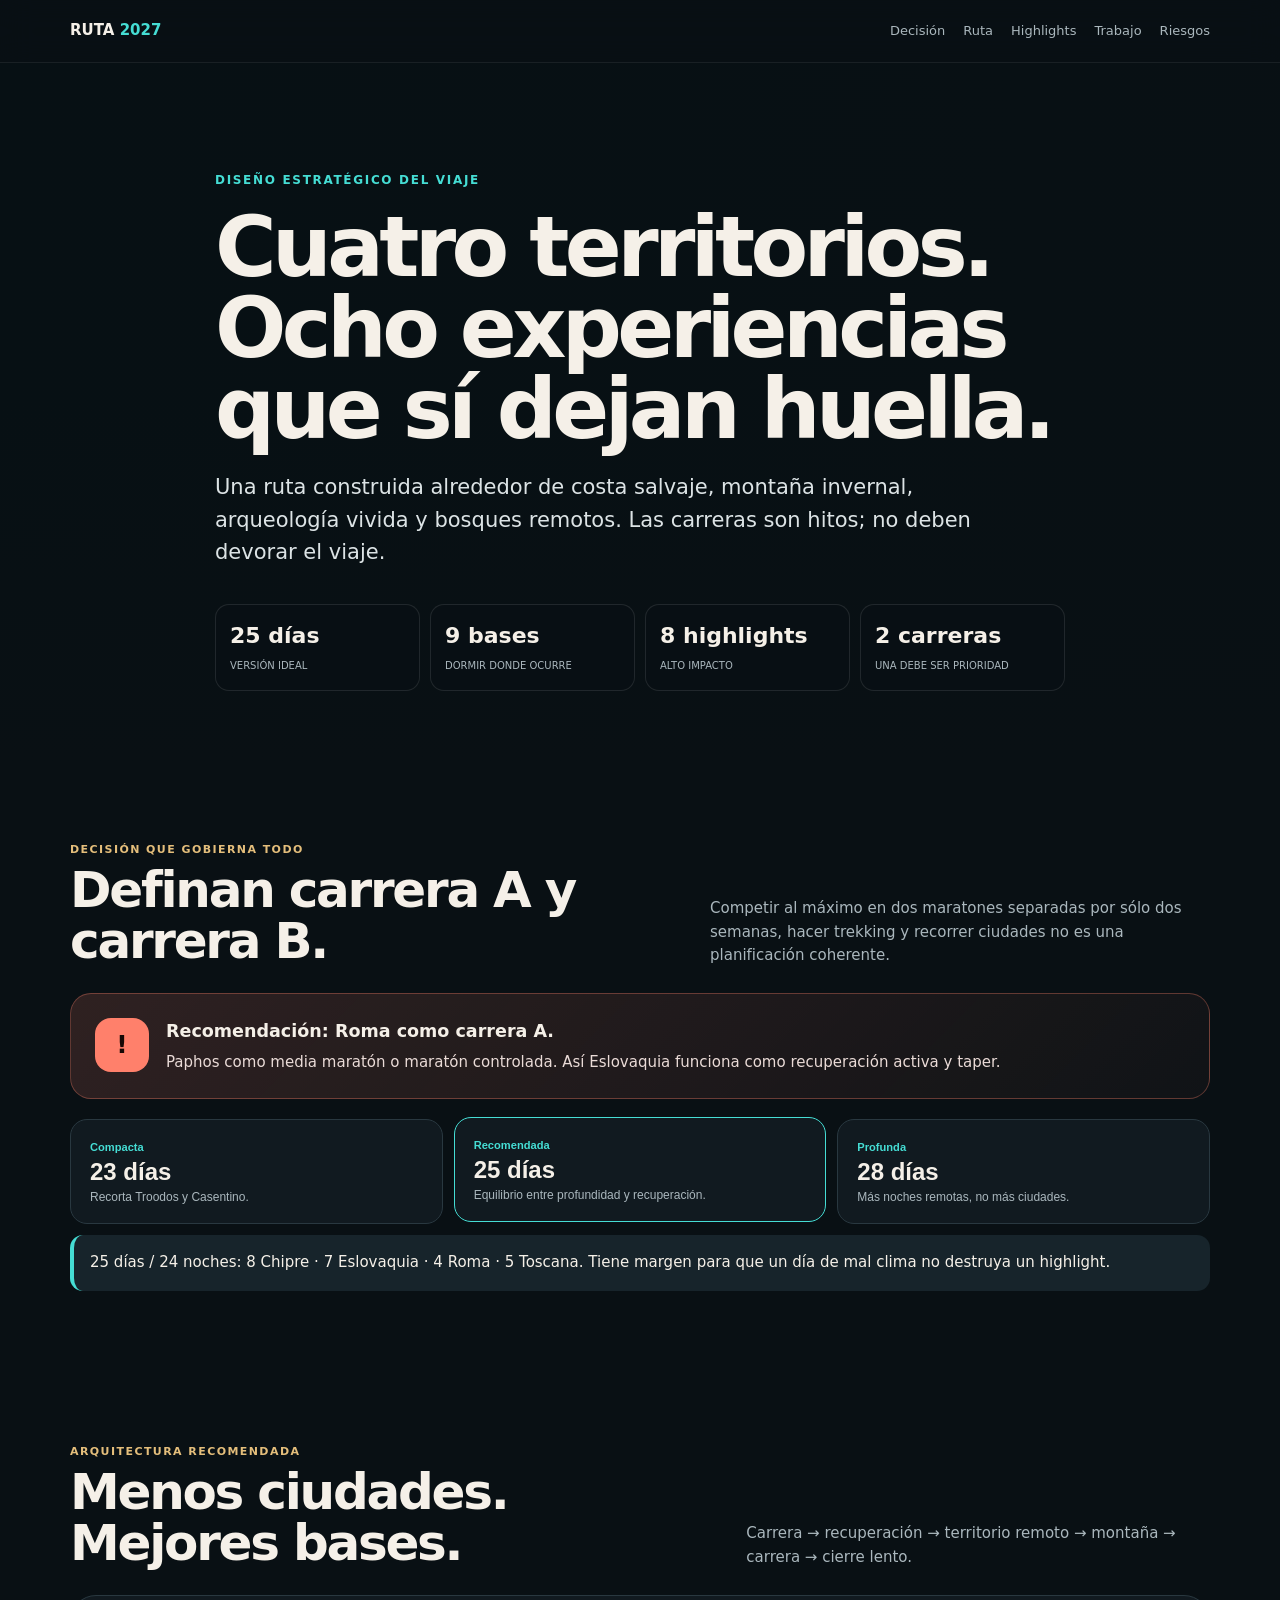
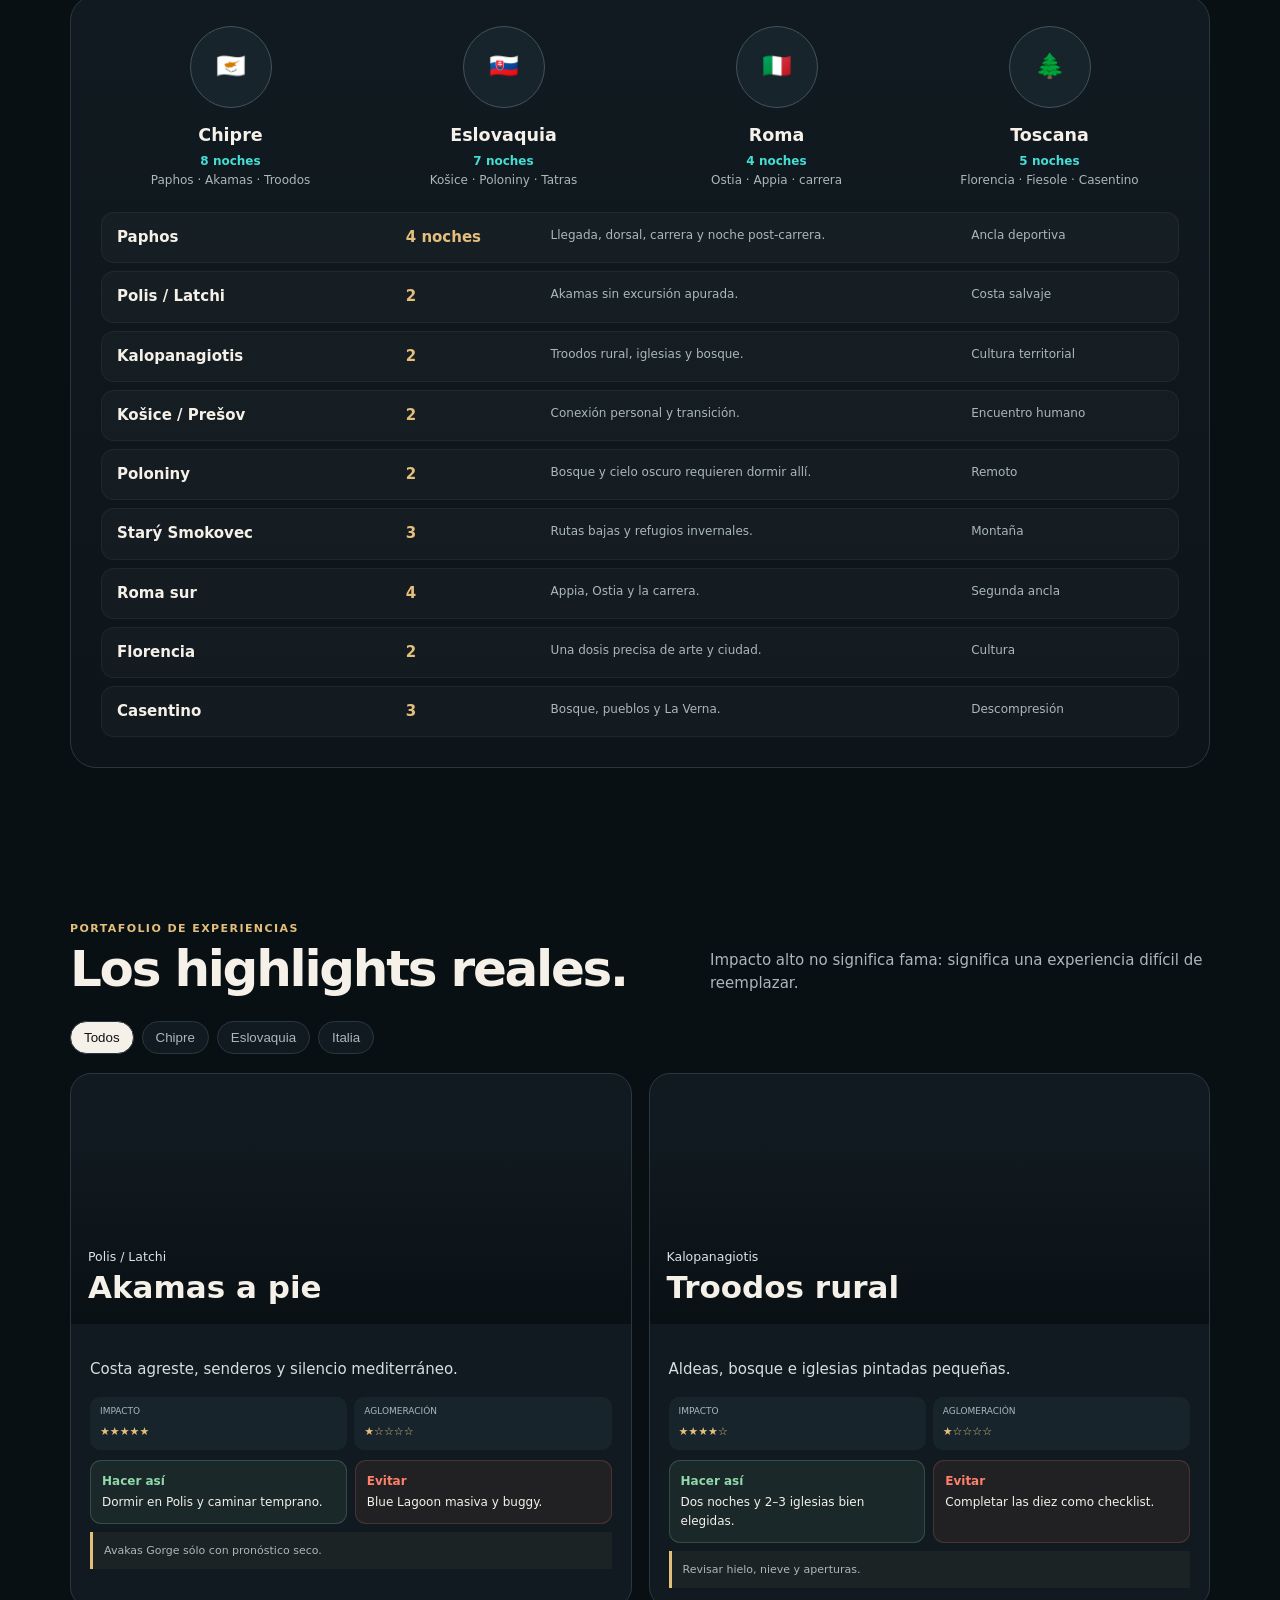
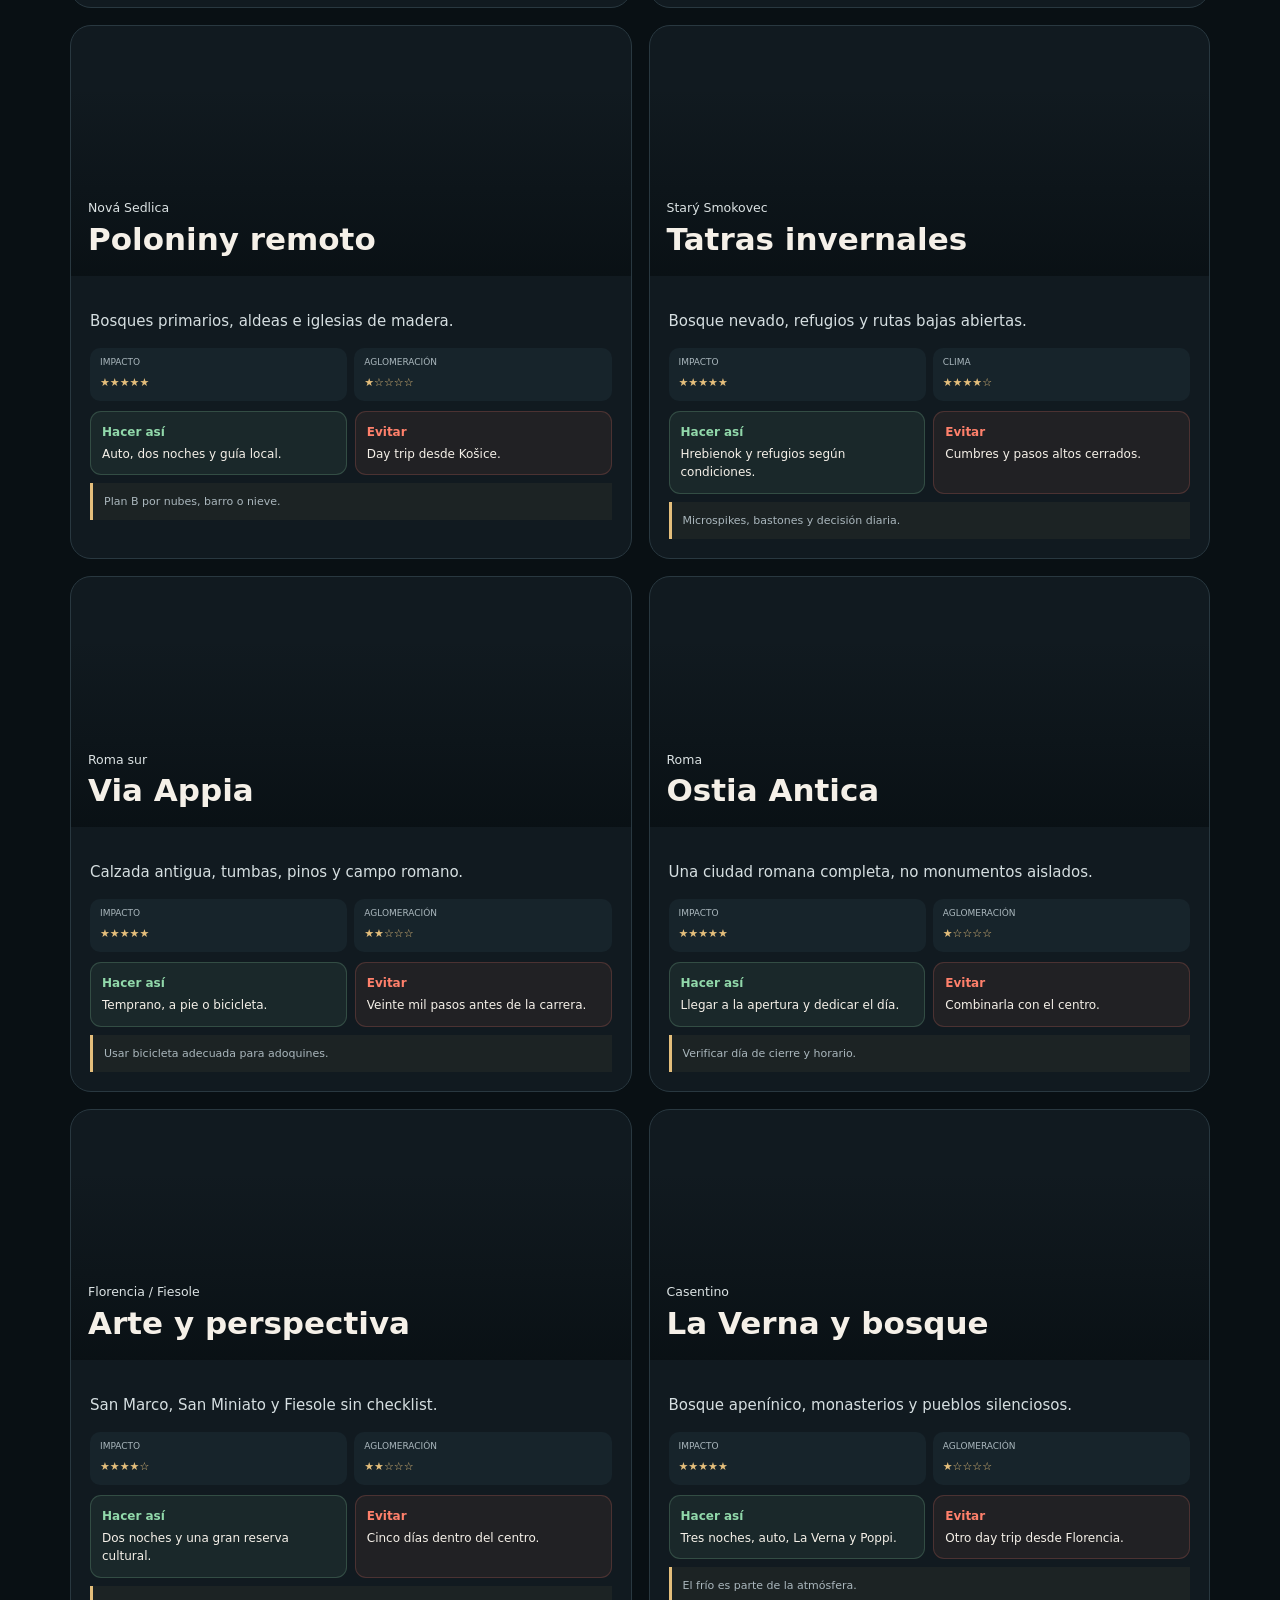
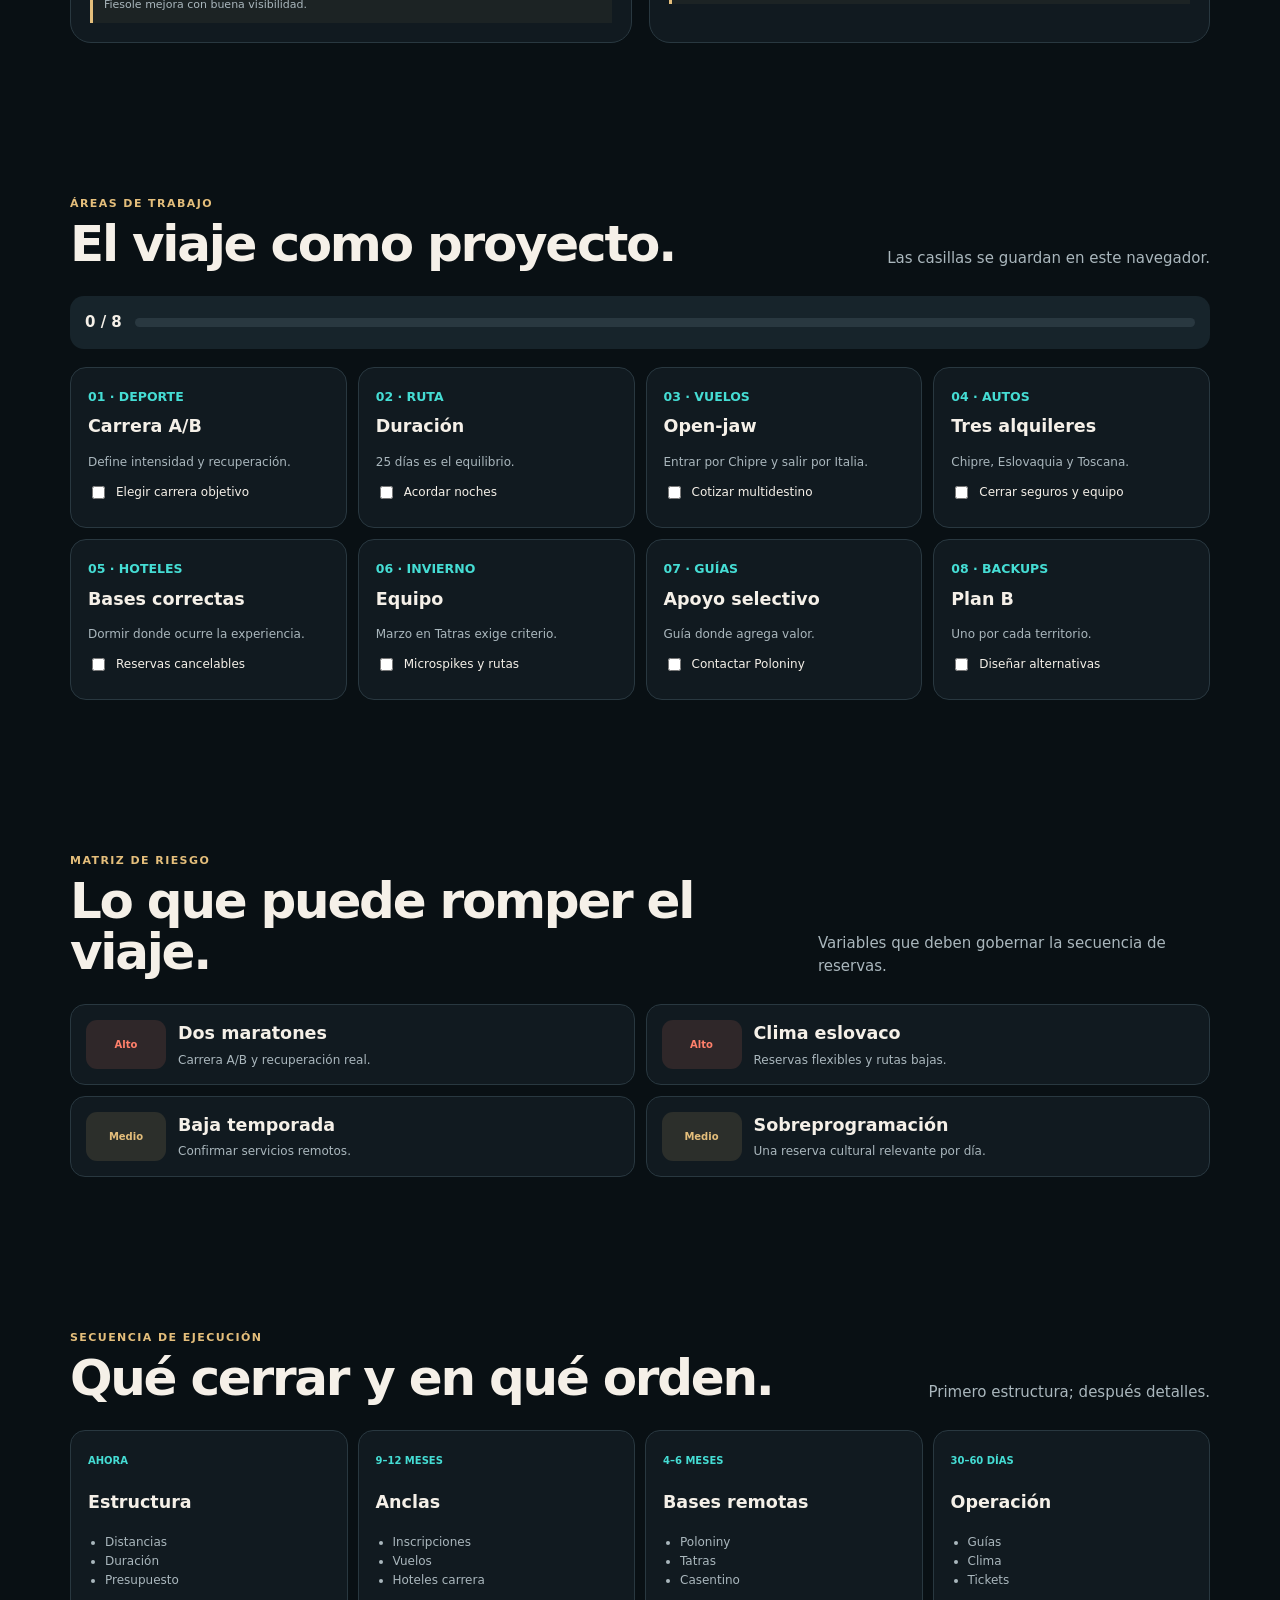
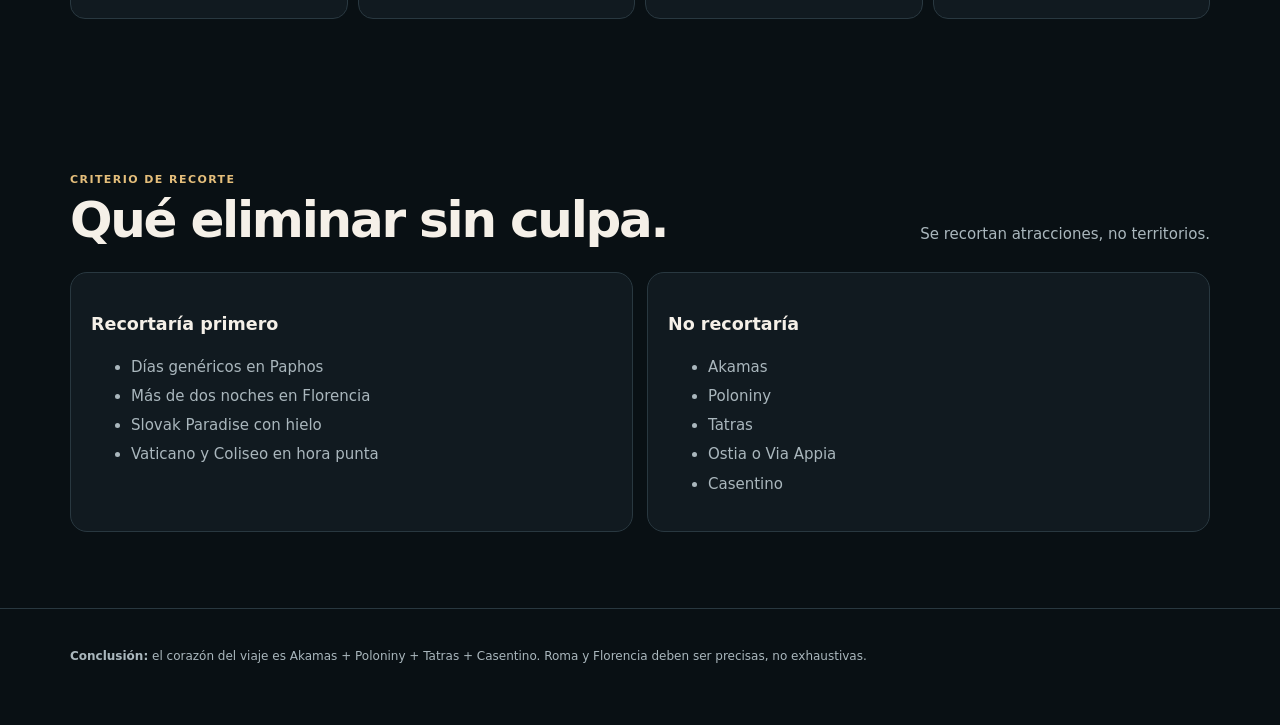
==== index.html @ e326e825 "Publica propuesta estratégica del viaje 2027" ====
<!doctype html><html lang="es"><head><meta charset="utf-8"><meta name="viewport" content="width=device-width,initial-scale=1"><meta name="theme-color" content="#091014"><title>Ruta 2027 · Chipre, Eslovaquia e Italia</title><style>:root{--bg:#091014;--p:#111a20;--p2:#17242b;--t:#f5f0e8;--m:#aab7bd;--c:#45ddd4;--s:#e4be7b;--r:#ff806b;--g:#91d8aa;--l:#293840}*{box-sizing:border-box}html{scroll-behavior:smooth}body{margin:0;background:var(--bg);color:var(--t);font:15px/1.55 Inter,system-ui,Arial}a{color:inherit}.w{width:min(1140px,calc(100% - 30px));margin:auto}nav{position:sticky;top:0;z-index:9;background:#091014e6;backdrop-filter:blur(16px);border-bottom:1px solid #ffffff12}.nav{height:62px;display:flex;align-items:center;justify-content:space-between}.brand{font-weight:900}.brand b{color:var(--c)}.nav a{text-decoration:none;color:var(--m);margin-left:18px;font-size:13px}.hero{min-height:78vh;display:grid;align-items:end;position:relative;overflow:hidden}.hero:before{content:"";position:absolute;inset:0;background:linear-gradient(90deg,#071014fa,#071014c9 48%,#07101455),url('https://commons.wikimedia.org/wiki/Special:FilePath/Akamas%20Peninsula%2C%20Cyprus%20-%20panoramio.jpg?width=1800') center/cover}.hero:after{content:"";position:absolute;inset:0;background:linear-gradient(180deg,transparent 48%,var(--bg))}.hi{position:relative;z-index:1;padding:100px 0 66px;max-width:850px}.k{color:var(--c);font-weight:900;text-transform:uppercase;letter-spacing:.14em;font-size:12px}h1{font-size:clamp(46px,7vw,84px);line-height:.96;letter-spacing:-.055em;margin:18px 0 22px}.hero p{font-size:clamp(17px,2vw,21px);color:#dce3e5;max-width:760px}.metrics{display:grid;grid-template-columns:repeat(4,1fr);gap:10px;margin-top:35px}.metric{padding:14px;background:#09101499;border:1px solid #ffffff1a;border-radius:14px}.metric b{display:block;font-size:22px}.metric span{font-size:10px;color:var(--m);text-transform:uppercase}section{padding:76px 0}.head{display:flex;align-items:end;justify-content:space-between;gap:24px;margin-bottom:26px}.e{color:var(--s);font-size:11px;font-weight:900;text-transform:uppercase;letter-spacing:.13em}h2{font-size:clamp(31px,4vw,50px);line-height:1.02;letter-spacing:-.045em;margin:7px 0 0}.head p{max-width:500px;color:var(--m);margin:0}.warning{display:grid;grid-template-columns:54px 1fr;gap:17px;padding:24px;background:linear-gradient(135deg,#ff806b28,#ff806b08);border:1px solid #ff806b55;border-radius:21px}.bang{width:54px;height:54px;border-radius:16px;background:var(--r);color:#160805;display:grid;place-items:center;font-size:25px;font-weight:900}.warning h3{margin:0 0 6px}.warning p{margin:0;color:#eadbd7}.sc{display:grid;grid-template-columns:repeat(3,1fr);gap:11px;margin-top:20px}.scenario{padding:19px;text-align:left;color:var(--t);background:var(--p);border:1px solid var(--l);border-radius:17px;cursor:pointer}.scenario.on{border-color:var(--c);transform:translateY(-2px)}.scenario small{color:var(--c);font-weight:900}.scenario h3{font-size:24px;margin:4px 0}.scenario p{margin:0;color:var(--m);font-size:12px}.note{margin-top:11px;padding:16px;background:var(--p2);border-left:4px solid var(--c);border-radius:13px}.route{padding:30px;border:1px solid var(--l);background:linear-gradient(180deg,#111a20,#0d151a);border-radius:26px}.routegrid{display:grid;grid-template-columns:repeat(4,1fr);gap:14px}.stop{text-align:center}.node{width:82px;height:82px;border-radius:50%;margin:auto;background:var(--p2);border:1px solid #40545d;display:grid;place-items:center;font-size:24px}.stop h3{margin:14px 0 3px}.stop p{margin:0;color:var(--m);font-size:12px}.stop b{color:var(--c)}.bases{display:grid;gap:8px;margin-top:23px}.base{display:grid;grid-template-columns:1.15fr .55fr 1.7fr .8fr;gap:13px;padding:13px 15px;background:#ffffff07;border:1px solid #ffffff0c;border-radius:13px}.base span{color:var(--m);font-size:12px}.base em{font-style:normal;color:var(--s);font-weight:900}.filters{display:flex;gap:8px;flex-wrap:wrap;margin-bottom:19px}.filter{border:1px solid var(--l);background:var(--p);color:var(--m);padding:8px 13px;border-radius:999px;cursor:pointer}.filter.on{background:var(--t);color:#111}.cards{display:grid;grid-template-columns:repeat(2,1fr);gap:17px}.card{background:var(--p);border:1px solid var(--l);border-radius:21px;overflow:hidden}.card.hide{display:none}.pic{height:250px;background-position:center;background-size:cover;position:relative;padding:17px;display:flex;align-items:end}.pic:after{content:"";position:absolute;inset:0;background:linear-gradient(180deg,transparent 25%,#091014ed)}.pt{position:relative;z-index:1}.pt small{color:#dce3e4}.pt h3{font-size:31px;line-height:1;margin:4px 0}.body{padding:19px}.body>p{color:#d6dfe1}.scores{display:grid;grid-template-columns:1fr 1fr;gap:7px}.score{padding:8px 10px;background:var(--p2);border-radius:10px}.score span{display:block;font-size:9px;color:var(--m);text-transform:uppercase}.score b{font-size:11px;color:var(--s)}.tw{display:grid;grid-template-columns:1fr 1fr;gap:8px;margin-top:10px}.box{padding:11px;border-radius:11px;font-size:12px}.box p{margin:3px 0 0}.do{background:#91d8aa13;border:1px solid #91d8aa35}.do b{color:var(--g)}.avoid{background:#ff806b12;border:1px solid #ff806b30}.avoid b{color:var(--r)}.cond{margin-top:8px;padding:10px 11px;background:#e4be7b0d;border-left:3px solid var(--s);color:var(--m);font-size:11px}.work{display:grid;grid-template-columns:repeat(4,1fr);gap:11px}.wc{padding:17px;background:var(--p);border:1px solid var(--l);border-radius:16px}.wc small{color:var(--c);font-weight:900}.wc h3{margin:5px 0}.wc p{color:var(--m);font-size:12px}.wc label{display:flex;gap:8px;margin:8px 0;font-size:12px}.wc input{accent-color:var(--c)}.progress{display:flex;gap:13px;align-items:center;padding:15px;background:var(--p2);border-radius:14px;margin-bottom:18px}.track{height:9px;flex:1;background:#293840;border-radius:99px;overflow:hidden}.track i{display:block;height:100%;width:0;background:linear-gradient(90deg,var(--c),var(--g))}.riskgrid{display:grid;grid-template-columns:repeat(2,1fr);gap:11px}.risk{display:grid;grid-template-columns:80px 1fr;gap:12px;padding:15px;background:var(--p);border:1px solid var(--l);border-radius:15px}.lev{border-radius:11px;display:grid;place-items:center;font-size:10px;font-weight:900}.high{background:#ff806b20;color:var(--r)}.med{background:#e4be7b20;color:var(--s)}.risk h3{margin:0 0 3px}.risk p{margin:0;color:var(--m);font-size:12px}.steps{display:grid;grid-template-columns:repeat(4,1fr);gap:10px}.step{padding:17px;background:var(--p);border:1px solid var(--l);border-radius:15px}.step b{color:var(--c);font-size:10px}.step ul{padding-left:17px;color:var(--m);font-size:12px}.cut{display:grid;grid-template-columns:1fr 1fr;gap:14px}.cut>div{padding:20px;background:var(--p);border:1px solid var(--l);border-radius:17px}.cut li{color:var(--m);margin:6px 0}footer{padding:38px 0 60px;border-top:1px solid var(--l);color:var(--m);font-size:12px}@media(max-width:900px){.metrics,.routegrid,.work,.steps{grid-template-columns:repeat(2,1fr)}.cards{grid-template-columns:1fr}.base{grid-template-columns:1fr 1fr}}@media(max-width:620px){.nav div:last-child{display:none}.metrics,.sc,.routegrid,.work,.riskgrid,.steps,.cut{grid-template-columns:1fr}.head{display:block}.head p{margin-top:12px}.warning{grid-template-columns:1fr}.tw{grid-template-columns:1fr}.base{grid-template-columns:1fr}h1{font-size:48px}}</style></head><body><nav><div class="w nav"><div class="brand">RUTA <b>2027</b></div><div><a href="#decision">Decisión</a><a href="#ruta">Ruta</a><a href="#highlights">Highlights</a><a href="#trabajo">Trabajo</a><a href="#riesgos">Riesgos</a></div></div></nav><header class="hero"><div class="w hi"><div class="k">Diseño estratégico del viaje</div><h1>Cuatro territorios.<br>Ocho experiencias que sí dejan huella.</h1><p>Una ruta construida alrededor de costa salvaje, montaña invernal, arqueología vivida y bosques remotos. Las carreras son hitos; no deben devorar el viaje.</p><div class="metrics"><div class="metric"><b>25 días</b><span>versión ideal</span></div><div class="metric"><b>9 bases</b><span>dormir donde ocurre</span></div><div class="metric"><b>8 highlights</b><span>alto impacto</span></div><div class="metric"><b>2 carreras</b><span>una debe ser prioridad</span></div></div></div></header><main><section id="decision"><div class="w"><div class="head"><div><div class="e">Decisión que gobierna todo</div><h2>Definan carrera A y carrera B.</h2></div><p>Competir al máximo en dos maratones separadas por sólo dos semanas, hacer trekking y recorrer ciudades no es una planificación coherente.</p></div><div class="warning"><div class="bang">!</div><div><h3>Recomendación: Roma como carrera A.</h3><p>Paphos como media maratón o maratón controlada. Así Eslovaquia funciona como recuperación activa y taper.</p></div></div><div class="sc"><button class="scenario" data-s="compact"><small>Compacta</small><h3>23 días</h3><p>Recorta Troodos y Casentino.</p></button><button class="scenario on" data-s="ideal"><small>Recomendada</small><h3>25 días</h3><p>Equilibrio entre profundidad y recuperación.</p></button><button class="scenario" data-s="deep"><small>Profunda</small><h3>28 días</h3><p>Más noches remotas, no más ciudades.</p></button></div><div class="note" id="note">25 días / 24 noches: 8 Chipre · 7 Eslovaquia · 4 Roma · 5 Toscana. Tiene margen para que un día de mal clima no destruya un highlight.</div></div></section><section id="ruta"><div class="w"><div class="head"><div><div class="e">Arquitectura recomendada</div><h2>Menos ciudades. Mejores bases.</h2></div><p>Carrera → recuperación → territorio remoto → montaña → carrera → cierre lento.</p></div><div class="route"><div class="routegrid"><div class="stop"><div class="node">🇨🇾</div><h3>Chipre</h3><p><b>8 noches</b><br>Paphos · Akamas · Troodos</p></div><div class="stop"><div class="node">🇸🇰</div><h3>Eslovaquia</h3><p><b>7 noches</b><br>Košice · Poloniny · Tatras</p></div><div class="stop"><div class="node">🇮🇹</div><h3>Roma</h3><p><b>4 noches</b><br>Ostia · Appia · carrera</p></div><div class="stop"><div class="node">🌲</div><h3>Toscana</h3><p><b>5 noches</b><br>Florencia · Fiesole · Casentino</p></div></div><div class="bases"><div class="base"><b>Paphos</b><em>4 noches</em><span>Llegada, dorsal, carrera y noche post-carrera.</span><span>Ancla deportiva</span></div><div class="base"><b>Polis / Latchi</b><em>2</em><span>Akamas sin excursión apurada.</span><span>Costa salvaje</span></div><div class="base"><b>Kalopanagiotis</b><em>2</em><span>Troodos rural, iglesias y bosque.</span><span>Cultura territorial</span></div><div class="base"><b>Košice / Prešov</b><em>2</em><span>Conexión personal y transición.</span><span>Encuentro humano</span></div><div class="base"><b>Poloniny</b><em>2</em><span>Bosque y cielo oscuro requieren dormir allí.</span><span>Remoto</span></div><div class="base"><b>Starý Smokovec</b><em>3</em><span>Rutas bajas y refugios invernales.</span><span>Montaña</span></div><div class="base"><b>Roma sur</b><em>4</em><span>Appia, Ostia y la carrera.</span><span>Segunda ancla</span></div><div class="base"><b>Florencia</b><em>2</em><span>Una dosis precisa de arte y ciudad.</span><span>Cultura</span></div><div class="base"><b>Casentino</b><em>3</em><span>Bosque, pueblos y La Verna.</span><span>Descompresión</span></div></div></div></div></section><section id="highlights"><div class="w"><div class="head"><div><div class="e">Portafolio de experiencias</div><h2>Los highlights reales.</h2></div><p>Impacto alto no significa fama: significa una experiencia difícil de reemplazar.</p></div><div class="filters"><button class="filter on" data-f="all">Todos</button><button class="filter" data-f="chipre">Chipre</button><button class="filter" data-f="eslovaquia">Eslovaquia</button><button class="filter" data-f="italia">Italia</button></div><div class="cards"><article class="card" data-country="chipre"><div class="pic" style="background-image:url('https://commons.wikimedia.org/wiki/Special:FilePath/Akamas%20Peninsula%2C%20Cyprus%20-%20panoramio.jpg?width=1200')"><div class="pt"><small>Polis / Latchi</small><h3>Akamas a pie</h3></div></div><div class="body"><p>Costa agreste, senderos y silencio mediterráneo.</p><div class="scores"><div class="score"><span>Impacto</span><b>★★★★★</b></div><div class="score"><span>Aglomeración</span><b>★☆☆☆☆</b></div></div><div class="tw"><div class="box do"><b>Hacer así</b><p>Dormir en Polis y caminar temprano.</p></div><div class="box avoid"><b>Evitar</b><p>Blue Lagoon masiva y buggy.</p></div></div><div class="cond">Avakas Gorge sólo con pronóstico seco.</div></div></article><article class="card" data-country="chipre"><div class="pic" style="background-image:url('https://commons.wikimedia.org/wiki/Special:FilePath/Troodos%20Mountains%20square%20Republic%20of%20Cyprus.jpg?width=1200')"><div class="pt"><small>Kalopanagiotis</small><h3>Troodos rural</h3></div></div><div class="body"><p>Aldeas, bosque e iglesias pintadas pequeñas.</p><div class="scores"><div class="score"><span>Impacto</span><b>★★★★☆</b></div><div class="score"><span>Aglomeración</span><b>★☆☆☆☆</b></div></div><div class="tw"><div class="box do"><b>Hacer así</b><p>Dos noches y 2–3 iglesias bien elegidas.</p></div><div class="box avoid"><b>Evitar</b><p>Completar las diez como checklist.</p></div></div><div class="cond">Revisar hielo, nieve y aperturas.</div></div></article><article class="card" data-country="eslovaquia"><div class="pic" style="background-image:url('https://commons.wikimedia.org/wiki/Special:FilePath/Nov%C3%A1%20Sedlica%20z%20Jarab%C3%A9%20skaly%2C%20N%C3%A1rodn%C3%BD%20park%20Poloniny.jpg?width=1200')"><div class="pt"><small>Nová Sedlica</small><h3>Poloniny remoto</h3></div></div><div class="body"><p>Bosques primarios, aldeas e iglesias de madera.</p><div class="scores"><div class="score"><span>Impacto</span><b>★★★★★</b></div><div class="score"><span>Aglomeración</span><b>★☆☆☆☆</b></div></div><div class="tw"><div class="box do"><b>Hacer así</b><p>Auto, dos noches y guía local.</p></div><div class="box avoid"><b>Evitar</b><p>Day trip desde Košice.</p></div></div><div class="cond">Plan B por nubes, barro o nieve.</div></div></article><article class="card" data-country="eslovaquia"><div class="pic" style="background-image:url('https://commons.wikimedia.org/wiki/Special:FilePath/Vysok%C3%A9%20Tatry%2C%20chata%20pri%20Zelenom%20plese%20%285%29.JPG?width=1200')"><div class="pt"><small>Starý Smokovec</small><h3>Tatras invernales</h3></div></div><div class="body"><p>Bosque nevado, refugios y rutas bajas abiertas.</p><div class="scores"><div class="score"><span>Impacto</span><b>★★★★★</b></div><div class="score"><span>Clima</span><b>★★★★☆</b></div></div><div class="tw"><div class="box do"><b>Hacer así</b><p>Hrebienok y refugios según condiciones.</p></div><div class="box avoid"><b>Evitar</b><p>Cumbres y pasos altos cerrados.</p></div></div><div class="cond">Microspikes, bastones y decisión diaria.</div></div></article><article class="card" data-country="italia"><div class="pic" style="background-image:url('https://commons.wikimedia.org/wiki/Special:FilePath/Via%20Appia%2C%20Rome%201906.jpg?width=1200')"><div class="pt"><small>Roma sur</small><h3>Via Appia</h3></div></div><div class="body"><p>Calzada antigua, tumbas, pinos y campo romano.</p><div class="scores"><div class="score"><span>Impacto</span><b>★★★★★</b></div><div class="score"><span>Aglomeración</span><b>★★☆☆☆</b></div></div><div class="tw"><div class="box do"><b>Hacer así</b><p>Temprano, a pie o bicicleta.</p></div><div class="box avoid"><b>Evitar</b><p>Veinte mil pasos antes de la carrera.</p></div></div><div class="cond">Usar bicicleta adecuada para adoquines.</div></div></article><article class="card" data-country="italia"><div class="pic" style="background-image:url('https://commons.wikimedia.org/wiki/Special:FilePath/Ostia%20Antica%20%2846761317782%29.jpg?width=1200')"><div class="pt"><small>Roma</small><h3>Ostia Antica</h3></div></div><div class="body"><p>Una ciudad romana completa, no monumentos aislados.</p><div class="scores"><div class="score"><span>Impacto</span><b>★★★★★</b></div><div class="score"><span>Aglomeración</span><b>★☆☆☆☆</b></div></div><div class="tw"><div class="box do"><b>Hacer así</b><p>Llegar a la apertura y dedicar el día.</p></div><div class="box avoid"><b>Evitar</b><p>Combinarla con el centro.</p></div></div><div class="cond">Verificar día de cierre y horario.</div></div></article><article class="card" data-country="italia"><div class="pic" style="background-image:url('https://commons.wikimedia.org/wiki/Special:FilePath/Florence%20vue%20de%20Fiesole.jpg?width=1200')"><div class="pt"><small>Florencia / Fiesole</small><h3>Arte y perspectiva</h3></div></div><div class="body"><p>San Marco, San Miniato y Fiesole sin checklist.</p><div class="scores"><div class="score"><span>Impacto</span><b>★★★★☆</b></div><div class="score"><span>Aglomeración</span><b>★★☆☆☆</b></div></div><div class="tw"><div class="box do"><b>Hacer así</b><p>Dos noches y una gran reserva cultural.</p></div><div class="box avoid"><b>Evitar</b><p>Cinco días dentro del centro.</p></div></div><div class="cond">Fiesole mejora con buena visibilidad.</div></div></article><article class="card" data-country="italia"><div class="pic" style="background-image:url('https://commons.wikimedia.org/wiki/Special:FilePath/La%20Verna%2C%20Santuario%20de%20la%20Verna%20001.jpg?width=1200')"><div class="pt"><small>Casentino</small><h3>La Verna y bosque</h3></div></div><div class="body"><p>Bosque apenínico, monasterios y pueblos silenciosos.</p><div class="scores"><div class="score"><span>Impacto</span><b>★★★★★</b></div><div class="score"><span>Aglomeración</span><b>★☆☆☆☆</b></div></div><div class="tw"><div class="box do"><b>Hacer así</b><p>Tres noches, auto, La Verna y Poppi.</p></div><div class="box avoid"><b>Evitar</b><p>Otro day trip desde Florencia.</p></div></div><div class="cond">El frío es parte de la atmósfera.</div></div></article></div></div></section><section id="trabajo"><div class="w"><div class="head"><div><div class="e">Áreas de trabajo</div><h2>El viaje como proyecto.</h2></div><p>Las casillas se guardan en este navegador.</p></div><div class="progress"><b id="count">0 / 8</b><div class="track"><i id="bar"></i></div></div><div class="work"><div class="wc"><small>01 · DEPORTE</small><h3>Carrera A/B</h3><p>Define intensidad y recuperación.</p><label><input class="task" type="checkbox">Elegir carrera objetivo</label></div><div class="wc"><small>02 · RUTA</small><h3>Duración</h3><p>25 días es el equilibrio.</p><label><input class="task" type="checkbox">Acordar noches</label></div><div class="wc"><small>03 · VUELOS</small><h3>Open-jaw</h3><p>Entrar por Chipre y salir por Italia.</p><label><input class="task" type="checkbox">Cotizar multidestino</label></div><div class="wc"><small>04 · AUTOS</small><h3>Tres alquileres</h3><p>Chipre, Eslovaquia y Toscana.</p><label><input class="task" type="checkbox">Cerrar seguros y equipo</label></div><div class="wc"><small>05 · HOTELES</small><h3>Bases correctas</h3><p>Dormir donde ocurre la experiencia.</p><label><input class="task" type="checkbox">Reservas cancelables</label></div><div class="wc"><small>06 · INVIERNO</small><h3>Equipo</h3><p>Marzo en Tatras exige criterio.</p><label><input class="task" type="checkbox">Microspikes y rutas</label></div><div class="wc"><small>07 · GUÍAS</small><h3>Apoyo selectivo</h3><p>Guía donde agrega valor.</p><label><input class="task" type="checkbox">Contactar Poloniny</label></div><div class="wc"><small>08 · BACKUPS</small><h3>Plan B</h3><p>Uno por cada territorio.</p><label><input class="task" type="checkbox">Diseñar alternativas</label></div></div></div></section><section id="riesgos"><div class="w"><div class="head"><div><div class="e">Matriz de riesgo</div><h2>Lo que puede romper el viaje.</h2></div><p>Variables que deben gobernar la secuencia de reservas.</p></div><div class="riskgrid"><div class="risk"><div class="lev high">Alto</div><div><h3>Dos maratones</h3><p>Carrera A/B y recuperación real.</p></div></div><div class="risk"><div class="lev high">Alto</div><div><h3>Clima eslovaco</h3><p>Reservas flexibles y rutas bajas.</p></div></div><div class="risk"><div class="lev med">Medio</div><div><h3>Baja temporada</h3><p>Confirmar servicios remotos.</p></div></div><div class="risk"><div class="lev med">Medio</div><div><h3>Sobreprogramación</h3><p>Una reserva cultural relevante por día.</p></div></div></div></div></section><section><div class="w"><div class="head"><div><div class="e">Secuencia de ejecución</div><h2>Qué cerrar y en qué orden.</h2></div><p>Primero estructura; después detalles.</p></div><div class="steps"><div class="step"><b>AHORA</b><h3>Estructura</h3><ul><li>Distancias</li><li>Duración</li><li>Presupuesto</li></ul></div><div class="step"><b>9–12 MESES</b><h3>Anclas</h3><ul><li>Inscripciones</li><li>Vuelos</li><li>Hoteles carrera</li></ul></div><div class="step"><b>4–6 MESES</b><h3>Bases remotas</h3><ul><li>Poloniny</li><li>Tatras</li><li>Casentino</li></ul></div><div class="step"><b>30–60 DÍAS</b><h3>Operación</h3><ul><li>Guías</li><li>Clima</li><li>Tickets</li></ul></div></div></div></section><section><div class="w"><div class="head"><div><div class="e">Criterio de recorte</div><h2>Qué eliminar sin culpa.</h2></div><p>Se recortan atracciones, no territorios.</p></div><div class="cut"><div><h3>Recortaría primero</h3><ul><li>Días genéricos en Paphos</li><li>Más de dos noches en Florencia</li><li>Slovak Paradise con hielo</li><li>Vaticano y Coliseo en hora punta</li></ul></div><div><h3>No recortaría</h3><ul><li>Akamas</li><li>Poloniny</li><li>Tatras</li><li>Ostia o Via Appia</li><li>Casentino</li></ul></div></div></div></section></main><footer><div class="w"><b>Conclusión:</b> el corazón del viaje es Akamas + Poloniny + Tatras + Casentino. Roma y Florencia deben ser precisas, no exhaustivas.</div></footer><script>const notes={compact:'23 días: recorta una noche en Troodos y otra en Casentino; no toca Akamas, Poloniny ni Tatras.',ideal:'25 días / 24 noches: 8 Chipre · 7 Eslovaquia · 4 Roma · 5 Toscana. Tiene margen para que un día de mal clima no destruya un highlight.',deep:'28 días: agrega profundidad en Poloniny, Tatras y Casentino, no más ciudades.'};document.querySelectorAll('.scenario').forEach(b=>b.onclick=()=>{document.querySelectorAll('.scenario').forEach(x=>x.classList.remove('on'));b.classList.add('on');note.textContent=notes[b.dataset.s]});document.querySelectorAll('.filter').forEach(b=>b.onclick=()=>{document.querySelectorAll('.filter').forEach(x=>x.classList.remove('on'));b.classList.add('on');document.querySelectorAll('.card').forEach(c=>c.classList.toggle('hide',b.dataset.f!='all'&&c.dataset.country!=b.dataset.f))});const tasks=[...document.querySelectorAll('.task')];tasks.forEach((t,i)=>{t.checked=localStorage.getItem('v27-'+i)=='1';t.onchange=()=>{localStorage.setItem('v27-'+i,t.checked?'1':'0');prog()}});function prog(){let n=tasks.filter(t=>t.checked).length;count.textContent=n+' / '+tasks.length;bar.style.width=n/tasks.length*100+'%'}prog();</script></body></html>
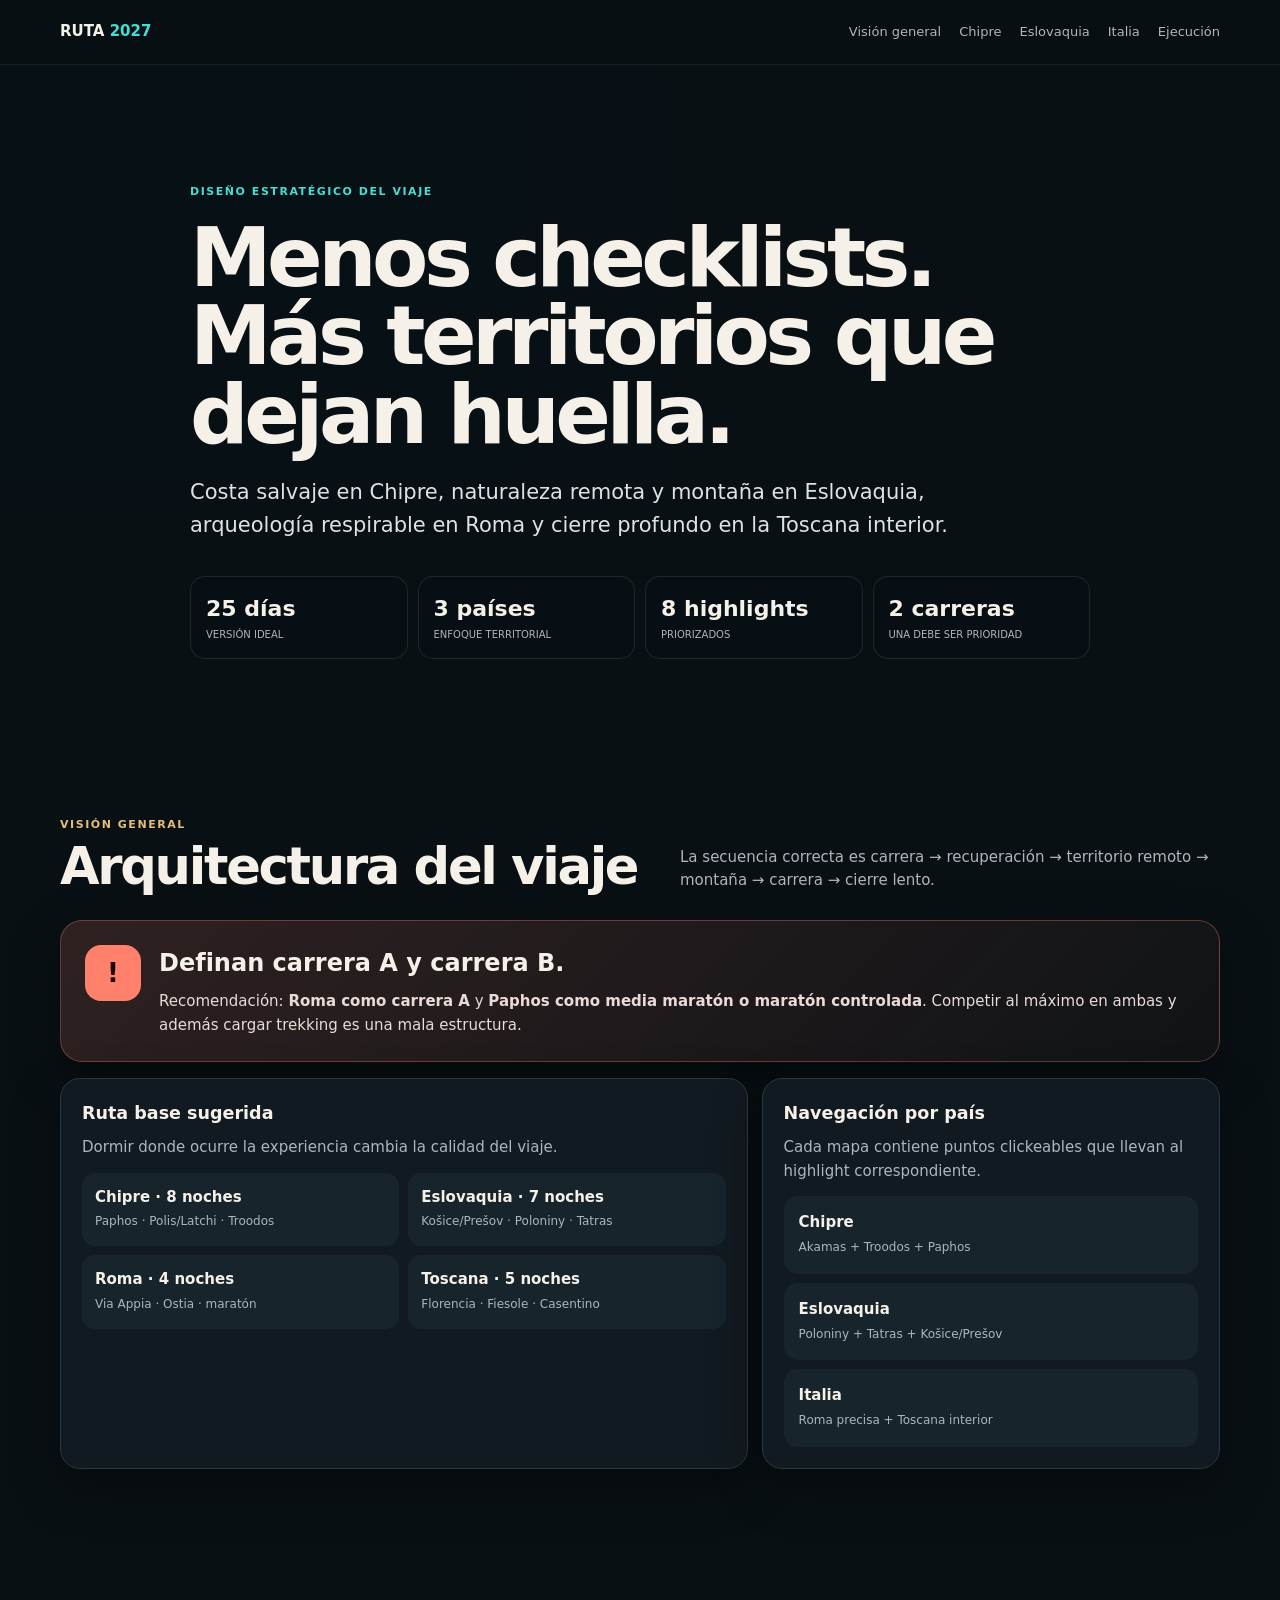
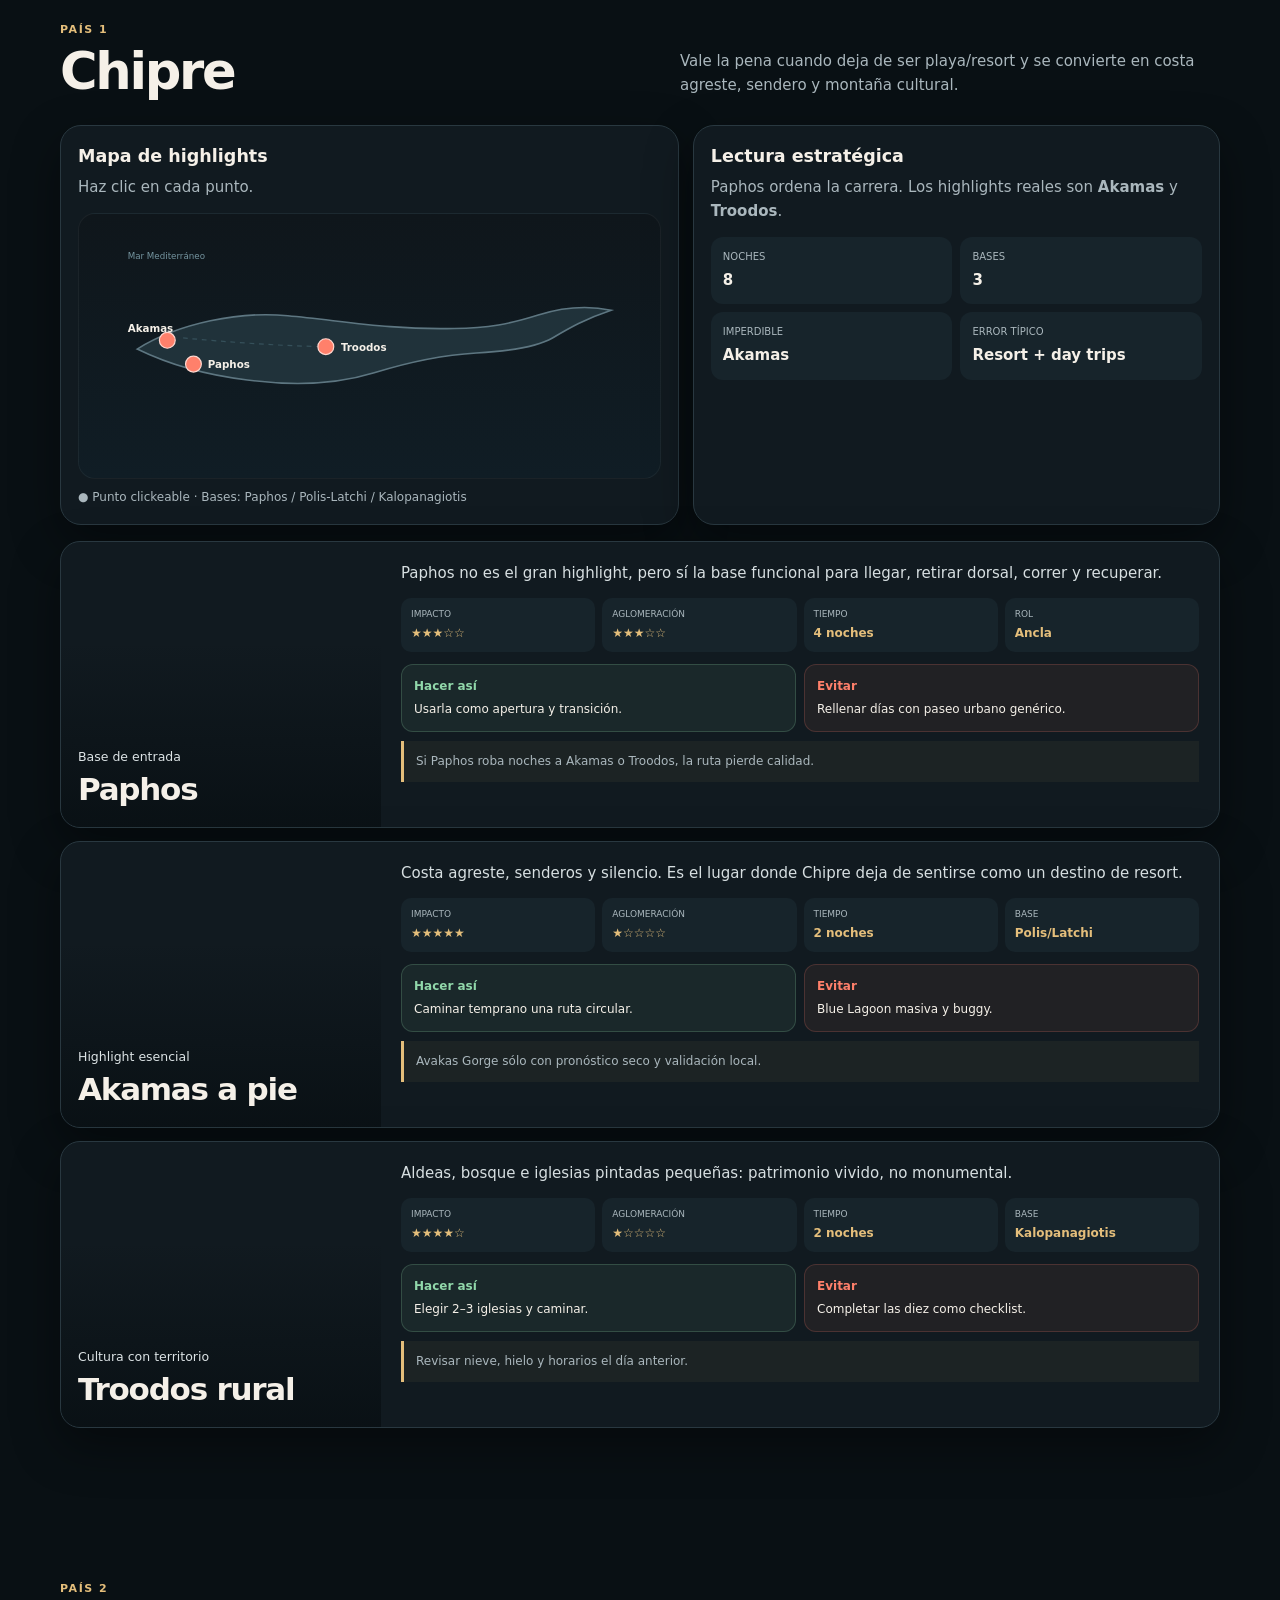
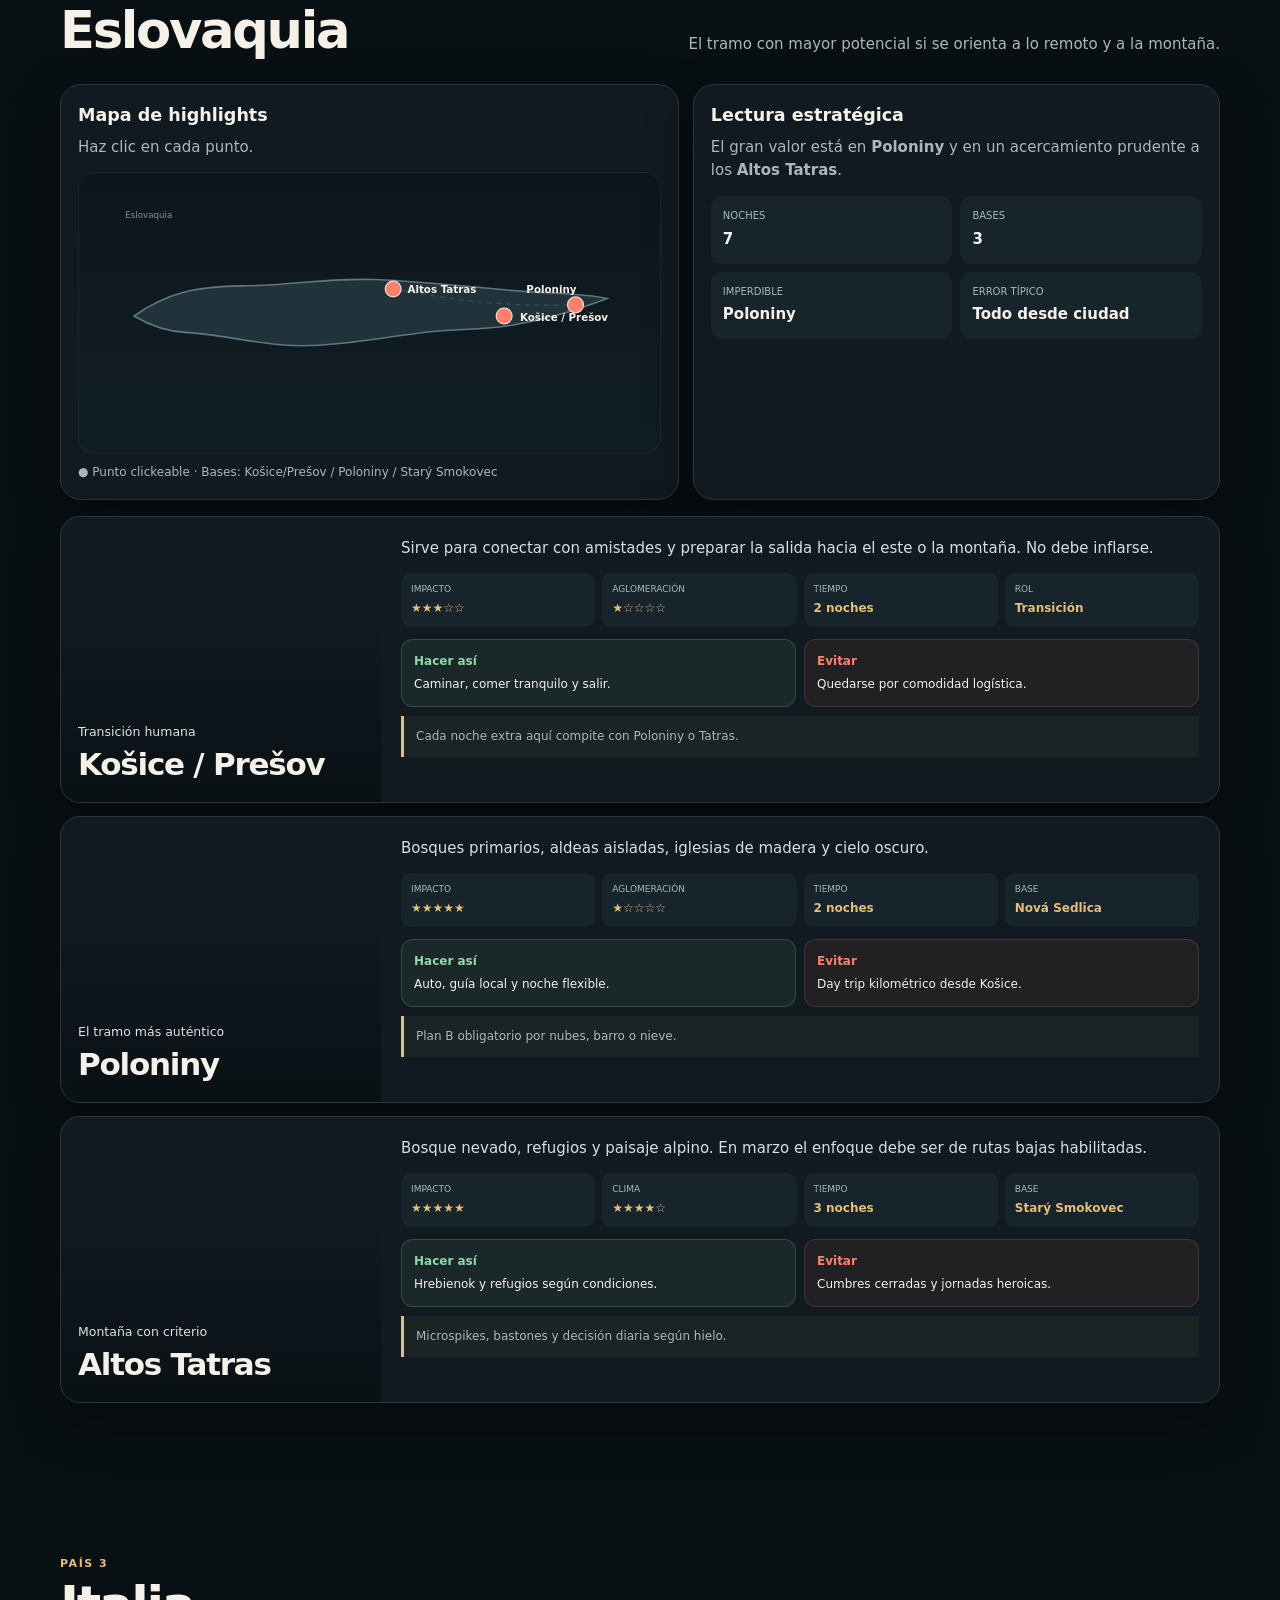
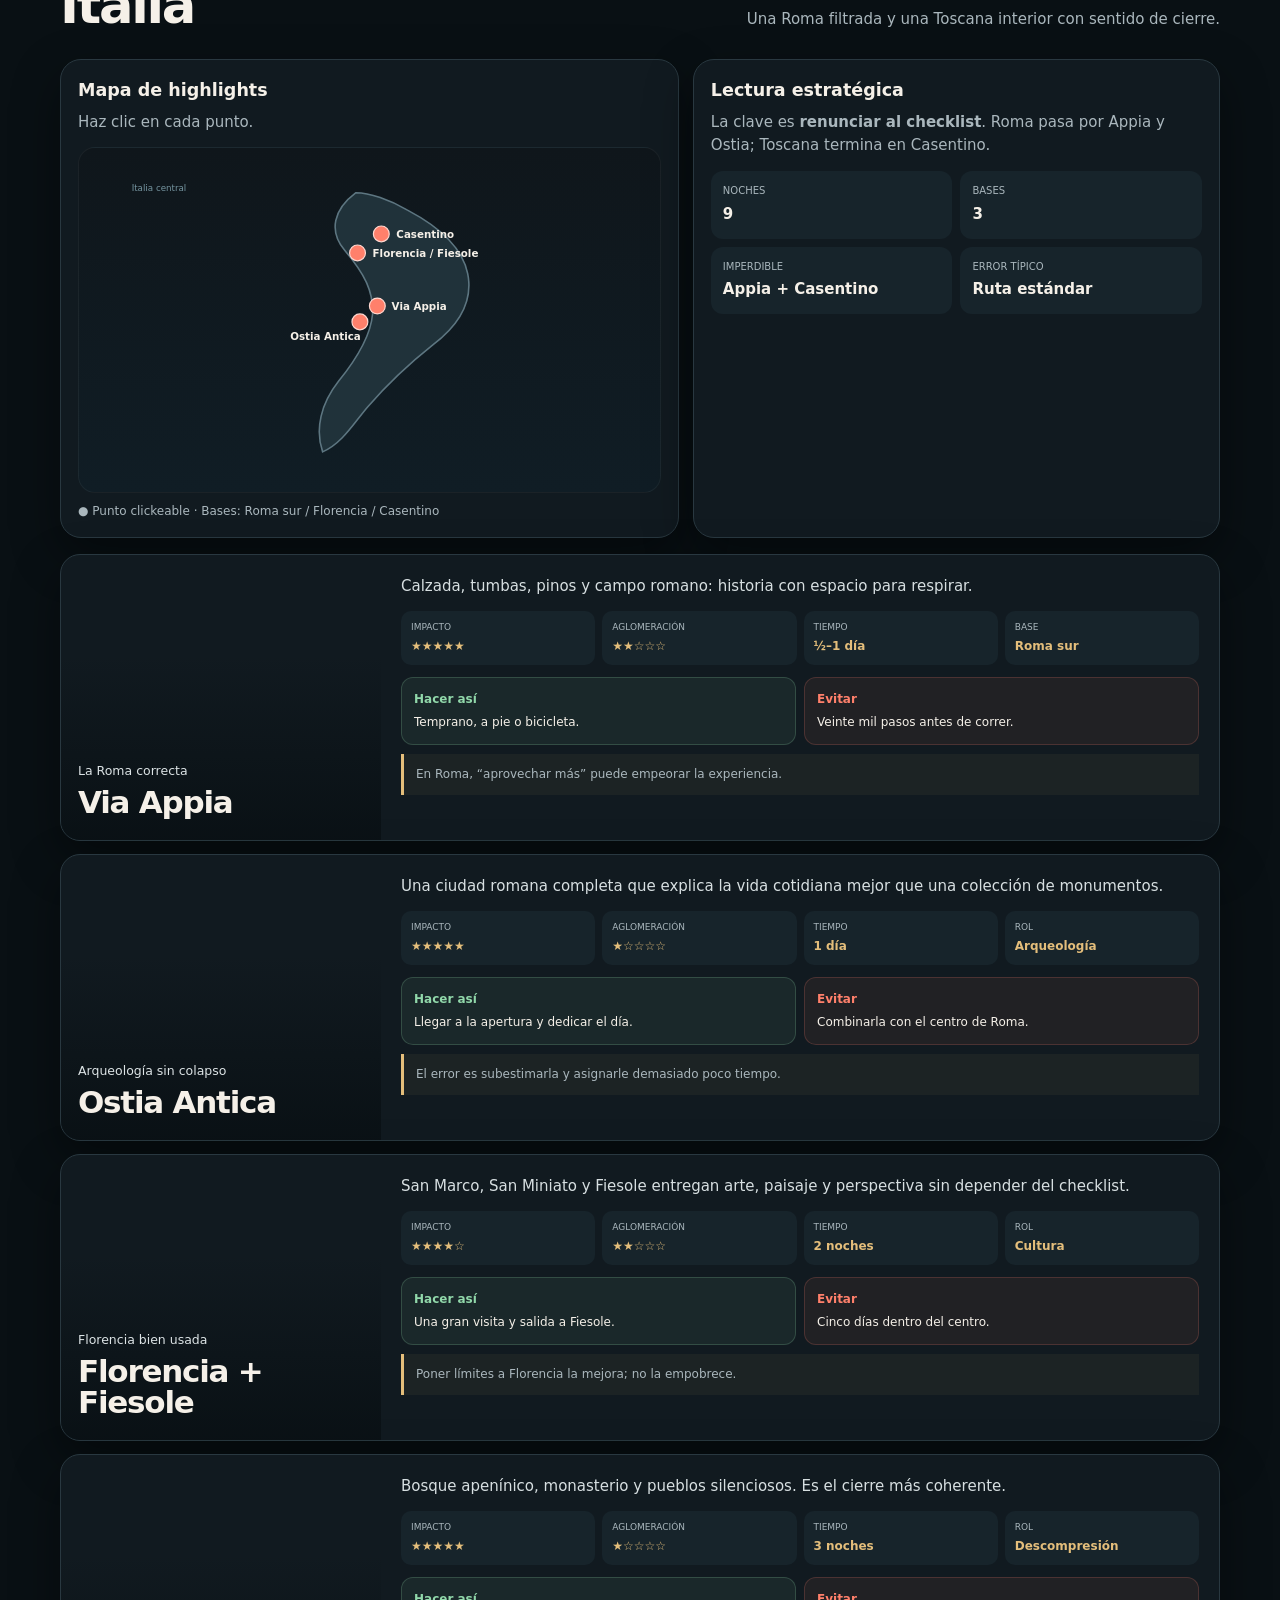
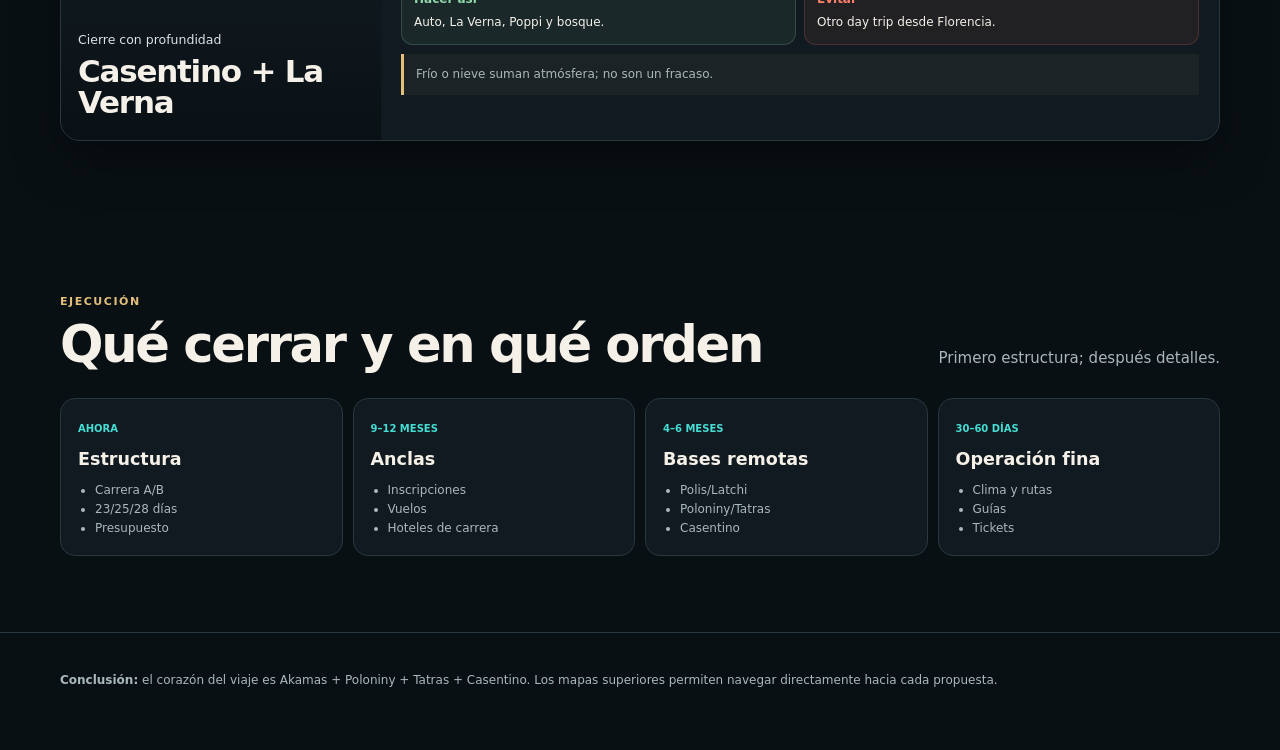
==== commit 0810f0fb: "Reestructura la web por país y agrega mapas clickeables" ====
--- a/index.html
+++ b/index.html
@@ -1 +1,37 @@
-<!doctype html><html lang="es"><head><meta charset="utf-8"><meta name="viewport" content="width=device-width,initial-scale=1"><meta name="theme-color" content="#091014"><title>Ruta 2027 · Chipre, Eslovaquia e Italia</title><style>:root{--bg:#091014;--p:#111a20;--p2:#17242b;--t:#f5f0e8;--m:#aab7bd;--c:#45ddd4;--s:#e4be7b;--r:#ff806b;--g:#91d8aa;--l:#293840}*{box-sizing:border-box}html{scroll-behavior:smooth}body{margin:0;background:var(--bg);color:var(--t);font:15px/1.55 Inter,system-ui,Arial}a{color:inherit}.w{width:min(1140px,calc(100% - 30px));margin:auto}nav{position:sticky;top:0;z-index:9;background:#091014e6;backdrop-filter:blur(16px);border-bottom:1px solid #ffffff12}.nav{height:62px;display:flex;align-items:center;justify-content:space-between}.brand{font-weight:900}.brand b{color:var(--c)}.nav a{text-decoration:none;color:var(--m);margin-left:18px;font-size:13px}.hero{min-height:78vh;display:grid;align-items:end;position:relative;overflow:hidden}.hero:before{content:"";position:absolute;inset:0;background:linear-gradient(90deg,#071014fa,#071014c9 48%,#07101455),url('https://commons.wikimedia.org/wiki/Special:FilePath/Akamas%20Peninsula%2C%20Cyprus%20-%20panoramio.jpg?width=1800') center/cover}.hero:after{content:"";position:absolute;inset:0;background:linear-gradient(180deg,transparent 48%,var(--bg))}.hi{position:relative;z-index:1;padding:100px 0 66px;max-width:850px}.k{color:var(--c);font-weight:900;text-transform:uppercase;letter-spacing:.14em;font-size:12px}h1{font-size:clamp(46px,7vw,84px);line-height:.96;letter-spacing:-.055em;margin:18px 0 22px}.hero p{font-size:clamp(17px,2vw,21px);color:#dce3e5;max-width:760px}.metrics{display:grid;grid-template-columns:repeat(4,1fr);gap:10px;margin-top:35px}.metric{padding:14px;background:#09101499;border:1px solid #ffffff1a;border-radius:14px}.metric b{display:block;font-size:22px}.metric span{font-size:10px;color:var(--m);text-transform:uppercase}section{padding:76px 0}.head{display:flex;align-items:end;justify-content:space-between;gap:24px;margin-bottom:26px}.e{color:var(--s);font-size:11px;font-weight:900;text-transform:uppercase;letter-spacing:.13em}h2{font-size:clamp(31px,4vw,50px);line-height:1.02;letter-spacing:-.045em;margin:7px 0 0}.head p{max-width:500px;color:var(--m);margin:0}.warning{display:grid;grid-template-columns:54px 1fr;gap:17px;padding:24px;background:linear-gradient(135deg,#ff806b28,#ff806b08);border:1px solid #ff806b55;border-radius:21px}.bang{width:54px;height:54px;border-radius:16px;background:var(--r);color:#160805;display:grid;place-items:center;font-size:25px;font-weight:900}.warning h3{margin:0 0 6px}.warning p{margin:0;color:#eadbd7}.sc{display:grid;grid-template-columns:repeat(3,1fr);gap:11px;margin-top:20px}.scenario{padding:19px;text-align:left;color:var(--t);background:var(--p);border:1px solid var(--l);border-radius:17px;cursor:pointer}.scenario.on{border-color:var(--c);transform:translateY(-2px)}.scenario small{color:var(--c);font-weight:900}.scenario h3{font-size:24px;margin:4px 0}.scenario p{margin:0;color:var(--m);font-size:12px}.note{margin-top:11px;padding:16px;background:var(--p2);border-left:4px solid var(--c);border-radius:13px}.route{padding:30px;border:1px solid var(--l);background:linear-gradient(180deg,#111a20,#0d151a);border-radius:26px}.routegrid{display:grid;grid-template-columns:repeat(4,1fr);gap:14px}.stop{text-align:center}.node{width:82px;height:82px;border-radius:50%;margin:auto;background:var(--p2);border:1px solid #40545d;display:grid;place-items:center;font-size:24px}.stop h3{margin:14px 0 3px}.stop p{margin:0;color:var(--m);font-size:12px}.stop b{color:var(--c)}.bases{display:grid;gap:8px;margin-top:23px}.base{display:grid;grid-template-columns:1.15fr .55fr 1.7fr .8fr;gap:13px;padding:13px 15px;background:#ffffff07;border:1px solid #ffffff0c;border-radius:13px}.base span{color:var(--m);font-size:12px}.base em{font-style:normal;color:var(--s);font-weight:900}.filters{display:flex;gap:8px;flex-wrap:wrap;margin-bottom:19px}.filter{border:1px solid var(--l);background:var(--p);color:var(--m);padding:8px 13px;border-radius:999px;cursor:pointer}.filter.on{background:var(--t);color:#111}.cards{display:grid;grid-template-columns:repeat(2,1fr);gap:17px}.card{background:var(--p);border:1px solid var(--l);border-radius:21px;overflow:hidden}.card.hide{display:none}.pic{height:250px;background-position:center;background-size:cover;position:relative;padding:17px;display:flex;align-items:end}.pic:after{content:"";position:absolute;inset:0;background:linear-gradient(180deg,transparent 25%,#091014ed)}.pt{position:relative;z-index:1}.pt small{color:#dce3e4}.pt h3{font-size:31px;line-height:1;margin:4px 0}.body{padding:19px}.body>p{color:#d6dfe1}.scores{display:grid;grid-template-columns:1fr 1fr;gap:7px}.score{padding:8px 10px;background:var(--p2);border-radius:10px}.score span{display:block;font-size:9px;color:var(--m);text-transform:uppercase}.score b{font-size:11px;color:var(--s)}.tw{display:grid;grid-template-columns:1fr 1fr;gap:8px;margin-top:10px}.box{padding:11px;border-radius:11px;font-size:12px}.box p{margin:3px 0 0}.do{background:#91d8aa13;border:1px solid #91d8aa35}.do b{color:var(--g)}.avoid{background:#ff806b12;border:1px solid #ff806b30}.avoid b{color:var(--r)}.cond{margin-top:8px;padding:10px 11px;background:#e4be7b0d;border-left:3px solid var(--s);color:var(--m);font-size:11px}.work{display:grid;grid-template-columns:repeat(4,1fr);gap:11px}.wc{padding:17px;background:var(--p);border:1px solid var(--l);border-radius:16px}.wc small{color:var(--c);font-weight:900}.wc h3{margin:5px 0}.wc p{color:var(--m);font-size:12px}.wc label{display:flex;gap:8px;margin:8px 0;font-size:12px}.wc input{accent-color:var(--c)}.progress{display:flex;gap:13px;align-items:center;padding:15px;background:var(--p2);border-radius:14px;margin-bottom:18px}.track{height:9px;flex:1;background:#293840;border-radius:99px;overflow:hidden}.track i{display:block;height:100%;width:0;background:linear-gradient(90deg,var(--c),var(--g))}.riskgrid{display:grid;grid-template-columns:repeat(2,1fr);gap:11px}.risk{display:grid;grid-template-columns:80px 1fr;gap:12px;padding:15px;background:var(--p);border:1px solid var(--l);border-radius:15px}.lev{border-radius:11px;display:grid;place-items:center;font-size:10px;font-weight:900}.high{background:#ff806b20;color:var(--r)}.med{background:#e4be7b20;color:var(--s)}.risk h3{margin:0 0 3px}.risk p{margin:0;color:var(--m);font-size:12px}.steps{display:grid;grid-template-columns:repeat(4,1fr);gap:10px}.step{padding:17px;background:var(--p);border:1px solid var(--l);border-radius:15px}.step b{color:var(--c);font-size:10px}.step ul{padding-left:17px;color:var(--m);font-size:12px}.cut{display:grid;grid-template-columns:1fr 1fr;gap:14px}.cut>div{padding:20px;background:var(--p);border:1px solid var(--l);border-radius:17px}.cut li{color:var(--m);margin:6px 0}footer{padding:38px 0 60px;border-top:1px solid var(--l);color:var(--m);font-size:12px}@media(max-width:900px){.metrics,.routegrid,.work,.steps{grid-template-columns:repeat(2,1fr)}.cards{grid-template-columns:1fr}.base{grid-template-columns:1fr 1fr}}@media(max-width:620px){.nav div:last-child{display:none}.metrics,.sc,.routegrid,.work,.riskgrid,.steps,.cut{grid-template-columns:1fr}.head{display:block}.head p{margin-top:12px}.warning{grid-template-columns:1fr}.tw{grid-template-columns:1fr}.base{grid-template-columns:1fr}h1{font-size:48px}}</style></head><body><nav><div class="w nav"><div class="brand">RUTA <b>2027</b></div><div><a href="#decision">Decisión</a><a href="#ruta">Ruta</a><a href="#highlights">Highlights</a><a href="#trabajo">Trabajo</a><a href="#riesgos">Riesgos</a></div></div></nav><header class="hero"><div class="w hi"><div class="k">Diseño estratégico del viaje</div><h1>Cuatro territorios.<br>Ocho experiencias que sí dejan huella.</h1><p>Una ruta construida alrededor de costa salvaje, montaña invernal, arqueología vivida y bosques remotos. Las carreras son hitos; no deben devorar el viaje.</p><div class="metrics"><div class="metric"><b>25 días</b><span>versión ideal</span></div><div class="metric"><b>9 bases</b><span>dormir donde ocurre</span></div><div class="metric"><b>8 highlights</b><span>alto impacto</span></div><div class="metric"><b>2 carreras</b><span>una debe ser prioridad</span></div></div></div></header><main><section id="decision"><div class="w"><div class="head"><div><div class="e">Decisión que gobierna todo</div><h2>Definan carrera A y carrera B.</h2></div><p>Competir al máximo en dos maratones separadas por sólo dos semanas, hacer trekking y recorrer ciudades no es una planificación coherente.</p></div><div class="warning"><div class="bang">!</div><div><h3>Recomendación: Roma como carrera A.</h3><p>Paphos como media maratón o maratón controlada. Así Eslovaquia funciona como recuperación activa y taper.</p></div></div><div class="sc"><button class="scenario" data-s="compact"><small>Compacta</small><h3>23 días</h3><p>Recorta Troodos y Casentino.</p></button><button class="scenario on" data-s="ideal"><small>Recomendada</small><h3>25 días</h3><p>Equilibrio entre profundidad y recuperación.</p></button><button class="scenario" data-s="deep"><small>Profunda</small><h3>28 días</h3><p>Más noches remotas, no más ciudades.</p></button></div><div class="note" id="note">25 días / 24 noches: 8 Chipre · 7 Eslovaquia · 4 Roma · 5 Toscana. Tiene margen para que un día de mal clima no destruya un highlight.</div></div></section><section id="ruta"><div class="w"><div class="head"><div><div class="e">Arquitectura recomendada</div><h2>Menos ciudades. Mejores bases.</h2></div><p>Carrera → recuperación → territorio remoto → montaña → carrera → cierre lento.</p></div><div class="route"><div class="routegrid"><div class="stop"><div class="node">🇨🇾</div><h3>Chipre</h3><p><b>8 noches</b><br>Paphos · Akamas · Troodos</p></div><div class="stop"><div class="node">🇸🇰</div><h3>Eslovaquia</h3><p><b>7 noches</b><br>Košice · Poloniny · Tatras</p></div><div class="stop"><div class="node">🇮🇹</div><h3>Roma</h3><p><b>4 noches</b><br>Ostia · Appia · carrera</p></div><div class="stop"><div class="node">🌲</div><h3>Toscana</h3><p><b>5 noches</b><br>Florencia · Fiesole · Casentino</p></div></div><div class="bases"><div class="base"><b>Paphos</b><em>4 noches</em><span>Llegada, dorsal, carrera y noche post-carrera.</span><span>Ancla deportiva</span></div><div class="base"><b>Polis / Latchi</b><em>2</em><span>Akamas sin excursión apurada.</span><span>Costa salvaje</span></div><div class="base"><b>Kalopanagiotis</b><em>2</em><span>Troodos rural, iglesias y bosque.</span><span>Cultura territorial</span></div><div class="base"><b>Košice / Prešov</b><em>2</em><span>Conexión personal y transición.</span><span>Encuentro humano</span></div><div class="base"><b>Poloniny</b><em>2</em><span>Bosque y cielo oscuro requieren dormir allí.</span><span>Remoto</span></div><div class="base"><b>Starý Smokovec</b><em>3</em><span>Rutas bajas y refugios invernales.</span><span>Montaña</span></div><div class="base"><b>Roma sur</b><em>4</em><span>Appia, Ostia y la carrera.</span><span>Segunda ancla</span></div><div class="base"><b>Florencia</b><em>2</em><span>Una dosis precisa de arte y ciudad.</span><span>Cultura</span></div><div class="base"><b>Casentino</b><em>3</em><span>Bosque, pueblos y La Verna.</span><span>Descompresión</span></div></div></div></div></section><section id="highlights"><div class="w"><div class="head"><div><div class="e">Portafolio de experiencias</div><h2>Los highlights reales.</h2></div><p>Impacto alto no significa fama: significa una experiencia difícil de reemplazar.</p></div><div class="filters"><button class="filter on" data-f="all">Todos</button><button class="filter" data-f="chipre">Chipre</button><button class="filter" data-f="eslovaquia">Eslovaquia</button><button class="filter" data-f="italia">Italia</button></div><div class="cards"><article class="card" data-country="chipre"><div class="pic" style="background-image:url('https://commons.wikimedia.org/wiki/Special:FilePath/Akamas%20Peninsula%2C%20Cyprus%20-%20panoramio.jpg?width=1200')"><div class="pt"><small>Polis / Latchi</small><h3>Akamas a pie</h3></div></div><div class="body"><p>Costa agreste, senderos y silencio mediterráneo.</p><div class="scores"><div class="score"><span>Impacto</span><b>★★★★★</b></div><div class="score"><span>Aglomeración</span><b>★☆☆☆☆</b></div></div><div class="tw"><div class="box do"><b>Hacer así</b><p>Dormir en Polis y caminar temprano.</p></div><div class="box avoid"><b>Evitar</b><p>Blue Lagoon masiva y buggy.</p></div></div><div class="cond">Avakas Gorge sólo con pronóstico seco.</div></div></article><article class="card" data-country="chipre"><div class="pic" style="background-image:url('https://commons.wikimedia.org/wiki/Special:FilePath/Troodos%20Mountains%20square%20Republic%20of%20Cyprus.jpg?width=1200')"><div class="pt"><small>Kalopanagiotis</small><h3>Troodos rural</h3></div></div><div class="body"><p>Aldeas, bosque e iglesias pintadas pequeñas.</p><div class="scores"><div class="score"><span>Impacto</span><b>★★★★☆</b></div><div class="score"><span>Aglomeración</span><b>★☆☆☆☆</b></div></div><div class="tw"><div class="box do"><b>Hacer así</b><p>Dos noches y 2–3 iglesias bien elegidas.</p></div><div class="box avoid"><b>Evitar</b><p>Completar las diez como checklist.</p></div></div><div class="cond">Revisar hielo, nieve y aperturas.</div></div></article><article class="card" data-country="eslovaquia"><div class="pic" style="background-image:url('https://commons.wikimedia.org/wiki/Special:FilePath/Nov%C3%A1%20Sedlica%20z%20Jarab%C3%A9%20skaly%2C%20N%C3%A1rodn%C3%BD%20park%20Poloniny.jpg?width=1200')"><div class="pt"><small>Nová Sedlica</small><h3>Poloniny remoto</h3></div></div><div class="body"><p>Bosques primarios, aldeas e iglesias de madera.</p><div class="scores"><div class="score"><span>Impacto</span><b>★★★★★</b></div><div class="score"><span>Aglomeración</span><b>★☆☆☆☆</b></div></div><div class="tw"><div class="box do"><b>Hacer así</b><p>Auto, dos noches y guía local.</p></div><div class="box avoid"><b>Evitar</b><p>Day trip desde Košice.</p></div></div><div class="cond">Plan B por nubes, barro o nieve.</div></div></article><article class="card" data-country="eslovaquia"><div class="pic" style="background-image:url('https://commons.wikimedia.org/wiki/Special:FilePath/Vysok%C3%A9%20Tatry%2C%20chata%20pri%20Zelenom%20plese%20%285%29.JPG?width=1200')"><div class="pt"><small>Starý Smokovec</small><h3>Tatras invernales</h3></div></div><div class="body"><p>Bosque nevado, refugios y rutas bajas abiertas.</p><div class="scores"><div class="score"><span>Impacto</span><b>★★★★★</b></div><div class="score"><span>Clima</span><b>★★★★☆</b></div></div><div class="tw"><div class="box do"><b>Hacer así</b><p>Hrebienok y refugios según condiciones.</p></div><div class="box avoid"><b>Evitar</b><p>Cumbres y pasos altos cerrados.</p></div></div><div class="cond">Microspikes, bastones y decisión diaria.</div></div></article><article class="card" data-country="italia"><div class="pic" style="background-image:url('https://commons.wikimedia.org/wiki/Special:FilePath/Via%20Appia%2C%20Rome%201906.jpg?width=1200')"><div class="pt"><small>Roma sur</small><h3>Via Appia</h3></div></div><div class="body"><p>Calzada antigua, tumbas, pinos y campo romano.</p><div class="scores"><div class="score"><span>Impacto</span><b>★★★★★</b></div><div class="score"><span>Aglomeración</span><b>★★☆☆☆</b></div></div><div class="tw"><div class="box do"><b>Hacer así</b><p>Temprano, a pie o bicicleta.</p></div><div class="box avoid"><b>Evitar</b><p>Veinte mil pasos antes de la carrera.</p></div></div><div class="cond">Usar bicicleta adecuada para adoquines.</div></div></article><article class="card" data-country="italia"><div class="pic" style="background-image:url('https://commons.wikimedia.org/wiki/Special:FilePath/Ostia%20Antica%20%2846761317782%29.jpg?width=1200')"><div class="pt"><small>Roma</small><h3>Ostia Antica</h3></div></div><div class="body"><p>Una ciudad romana completa, no monumentos aislados.</p><div class="scores"><div class="score"><span>Impacto</span><b>★★★★★</b></div><div class="score"><span>Aglomeración</span><b>★☆☆☆☆</b></div></div><div class="tw"><div class="box do"><b>Hacer así</b><p>Llegar a la apertura y dedicar el día.</p></div><div class="box avoid"><b>Evitar</b><p>Combinarla con el centro.</p></div></div><div class="cond">Verificar día de cierre y horario.</div></div></article><article class="card" data-country="italia"><div class="pic" style="background-image:url('https://commons.wikimedia.org/wiki/Special:FilePath/Florence%20vue%20de%20Fiesole.jpg?width=1200')"><div class="pt"><small>Florencia / Fiesole</small><h3>Arte y perspectiva</h3></div></div><div class="body"><p>San Marco, San Miniato y Fiesole sin checklist.</p><div class="scores"><div class="score"><span>Impacto</span><b>★★★★☆</b></div><div class="score"><span>Aglomeración</span><b>★★☆☆☆</b></div></div><div class="tw"><div class="box do"><b>Hacer así</b><p>Dos noches y una gran reserva cultural.</p></div><div class="box avoid"><b>Evitar</b><p>Cinco días dentro del centro.</p></div></div><div class="cond">Fiesole mejora con buena visibilidad.</div></div></article><article class="card" data-country="italia"><div class="pic" style="background-image:url('https://commons.wikimedia.org/wiki/Special:FilePath/La%20Verna%2C%20Santuario%20de%20la%20Verna%20001.jpg?width=1200')"><div class="pt"><small>Casentino</small><h3>La Verna y bosque</h3></div></div><div class="body"><p>Bosque apenínico, monasterios y pueblos silenciosos.</p><div class="scores"><div class="score"><span>Impacto</span><b>★★★★★</b></div><div class="score"><span>Aglomeración</span><b>★☆☆☆☆</b></div></div><div class="tw"><div class="box do"><b>Hacer así</b><p>Tres noches, auto, La Verna y Poppi.</p></div><div class="box avoid"><b>Evitar</b><p>Otro day trip desde Florencia.</p></div></div><div class="cond">El frío es parte de la atmósfera.</div></div></article></div></div></section><section id="trabajo"><div class="w"><div class="head"><div><div class="e">Áreas de trabajo</div><h2>El viaje como proyecto.</h2></div><p>Las casillas se guardan en este navegador.</p></div><div class="progress"><b id="count">0 / 8</b><div class="track"><i id="bar"></i></div></div><div class="work"><div class="wc"><small>01 · DEPORTE</small><h3>Carrera A/B</h3><p>Define intensidad y recuperación.</p><label><input class="task" type="checkbox">Elegir carrera objetivo</label></div><div class="wc"><small>02 · RUTA</small><h3>Duración</h3><p>25 días es el equilibrio.</p><label><input class="task" type="checkbox">Acordar noches</label></div><div class="wc"><small>03 · VUELOS</small><h3>Open-jaw</h3><p>Entrar por Chipre y salir por Italia.</p><label><input class="task" type="checkbox">Cotizar multidestino</label></div><div class="wc"><small>04 · AUTOS</small><h3>Tres alquileres</h3><p>Chipre, Eslovaquia y Toscana.</p><label><input class="task" type="checkbox">Cerrar seguros y equipo</label></div><div class="wc"><small>05 · HOTELES</small><h3>Bases correctas</h3><p>Dormir donde ocurre la experiencia.</p><label><input class="task" type="checkbox">Reservas cancelables</label></div><div class="wc"><small>06 · INVIERNO</small><h3>Equipo</h3><p>Marzo en Tatras exige criterio.</p><label><input class="task" type="checkbox">Microspikes y rutas</label></div><div class="wc"><small>07 · GUÍAS</small><h3>Apoyo selectivo</h3><p>Guía donde agrega valor.</p><label><input class="task" type="checkbox">Contactar Poloniny</label></div><div class="wc"><small>08 · BACKUPS</small><h3>Plan B</h3><p>Uno por cada territorio.</p><label><input class="task" type="checkbox">Diseñar alternativas</label></div></div></div></section><section id="riesgos"><div class="w"><div class="head"><div><div class="e">Matriz de riesgo</div><h2>Lo que puede romper el viaje.</h2></div><p>Variables que deben gobernar la secuencia de reservas.</p></div><div class="riskgrid"><div class="risk"><div class="lev high">Alto</div><div><h3>Dos maratones</h3><p>Carrera A/B y recuperación real.</p></div></div><div class="risk"><div class="lev high">Alto</div><div><h3>Clima eslovaco</h3><p>Reservas flexibles y rutas bajas.</p></div></div><div class="risk"><div class="lev med">Medio</div><div><h3>Baja temporada</h3><p>Confirmar servicios remotos.</p></div></div><div class="risk"><div class="lev med">Medio</div><div><h3>Sobreprogramación</h3><p>Una reserva cultural relevante por día.</p></div></div></div></div></section><section><div class="w"><div class="head"><div><div class="e">Secuencia de ejecución</div><h2>Qué cerrar y en qué orden.</h2></div><p>Primero estructura; después detalles.</p></div><div class="steps"><div class="step"><b>AHORA</b><h3>Estructura</h3><ul><li>Distancias</li><li>Duración</li><li>Presupuesto</li></ul></div><div class="step"><b>9–12 MESES</b><h3>Anclas</h3><ul><li>Inscripciones</li><li>Vuelos</li><li>Hoteles carrera</li></ul></div><div class="step"><b>4–6 MESES</b><h3>Bases remotas</h3><ul><li>Poloniny</li><li>Tatras</li><li>Casentino</li></ul></div><div class="step"><b>30–60 DÍAS</b><h3>Operación</h3><ul><li>Guías</li><li>Clima</li><li>Tickets</li></ul></div></div></div></section><section><div class="w"><div class="head"><div><div class="e">Criterio de recorte</div><h2>Qué eliminar sin culpa.</h2></div><p>Se recortan atracciones, no territorios.</p></div><div class="cut"><div><h3>Recortaría primero</h3><ul><li>Días genéricos en Paphos</li><li>Más de dos noches en Florencia</li><li>Slovak Paradise con hielo</li><li>Vaticano y Coliseo en hora punta</li></ul></div><div><h3>No recortaría</h3><ul><li>Akamas</li><li>Poloniny</li><li>Tatras</li><li>Ostia o Via Appia</li><li>Casentino</li></ul></div></div></div></section></main><footer><div class="w"><b>Conclusión:</b> el corazón del viaje es Akamas + Poloniny + Tatras + Casentino. Roma y Florencia deben ser precisas, no exhaustivas.</div></footer><script>const notes={compact:'23 días: recorta una noche en Troodos y otra en Casentino; no toca Akamas, Poloniny ni Tatras.',ideal:'25 días / 24 noches: 8 Chipre · 7 Eslovaquia · 4 Roma · 5 Toscana. Tiene margen para que un día de mal clima no destruya un highlight.',deep:'28 días: agrega profundidad en Poloniny, Tatras y Casentino, no más ciudades.'};document.querySelectorAll('.scenario').forEach(b=>b.onclick=()=>{document.querySelectorAll('.scenario').forEach(x=>x.classList.remove('on'));b.classList.add('on');note.textContent=notes[b.dataset.s]});document.querySelectorAll('.filter').forEach(b=>b.onclick=()=>{document.querySelectorAll('.filter').forEach(x=>x.classList.remove('on'));b.classList.add('on');document.querySelectorAll('.card').forEach(c=>c.classList.toggle('hide',b.dataset.f!='all'&&c.dataset.country!=b.dataset.f))});const tasks=[...document.querySelectorAll('.task')];tasks.forEach((t,i)=>{t.checked=localStorage.getItem('v27-'+i)=='1';t.onchange=()=>{localStorage.setItem('v27-'+i,t.checked?'1':'0');prog()}});function prog(){let n=tasks.filter(t=>t.checked).length;count.textContent=n+' / '+tasks.length;bar.style.width=n/tasks.length*100+'%'}prog();</script></body></html>+<!doctype html>
+<html lang="es">
+<head>
+<meta charset="utf-8">
+<meta name="viewport" content="width=device-width,initial-scale=1">
+<meta name="theme-color" content="#091014">
+<title>Ruta 2027 · Chipre, Eslovaquia e Italia</title>
+<style>
+:root{--bg:#091014;--panel:#111a20;--panel2:#17242b;--text:#f5f0e8;--muted:#aab7bd;--cyan:#45ddd4;--sand:#e4be7b;--coral:#ff806b;--green:#91d8aa;--line:#293840;--shadow:0 18px 48px #0006}*{box-sizing:border-box}html{scroll-behavior:smooth}body{margin:0;background:var(--bg);color:var(--text);font:15px/1.58 Inter,system-ui,-apple-system,Segoe UI,Arial,sans-serif}a{color:inherit}.wrap{width:min(1160px,calc(100% - 30px));margin:auto}nav{position:sticky;top:0;z-index:30;background:#091014e8;backdrop-filter:blur(16px);border-bottom:1px solid #ffffff12}.nav{height:64px;display:flex;align-items:center;justify-content:space-between;gap:18px}.brand{font-weight:900}.brand b{color:var(--cyan)}.links{display:flex;gap:18px;overflow:auto;white-space:nowrap}.links a{text-decoration:none;color:var(--muted);font-size:13px}.links a:hover{color:#fff}.hero{min-height:75vh;position:relative;display:grid;align-items:end;overflow:hidden}.hero:before{content:"";position:absolute;inset:0;background:linear-gradient(90deg,#071014fa 0%,#071014d5 46%,#07101455 80%),url('https://commons.wikimedia.org/wiki/Special:FilePath/Akamas%20Peninsula%2C%20Cyprus%20-%20panoramio.jpg?width=1800') center/cover}.hero:after{content:"";position:absolute;inset:0;background:linear-gradient(180deg,transparent 54%,var(--bg))}.hero-in{position:relative;z-index:1;padding:105px 0 68px;max-width:900px}.kicker,.eyebrow{font-size:11px;font-weight:900;text-transform:uppercase;letter-spacing:.14em}.kicker{color:var(--cyan)}.eyebrow{color:var(--sand)}h1{font-size:clamp(46px,7vw,82px);line-height:.96;letter-spacing:-.055em;margin:18px 0 20px}.hero p{font-size:clamp(17px,2vw,21px);color:#dce3e5;max-width:780px}.metrics{display:grid;grid-template-columns:repeat(4,1fr);gap:10px;margin-top:34px}.metric{padding:15px;background:#09101499;border:1px solid #ffffff1a;border-radius:15px}.metric b{display:block;font-size:22px}.metric span{display:block;color:var(--muted);font-size:10px;text-transform:uppercase}section{padding:76px 0}.head{display:flex;align-items:end;justify-content:space-between;gap:24px;margin-bottom:27px}h2{font-size:clamp(32px,4vw,52px);line-height:1.03;letter-spacing:-.045em;margin:7px 0 0}.head p{max-width:540px;color:var(--muted);margin:0}.warning{display:grid;grid-template-columns:56px 1fr;gap:18px;padding:24px;background:linear-gradient(135deg,#ff806b28,#ff806b08);border:1px solid #ff806b55;border-radius:22px;box-shadow:var(--shadow)}.bang{width:56px;height:56px;border-radius:16px;background:var(--coral);color:#180805;display:grid;place-items:center;font-size:26px;font-weight:900}.warning h3{margin:0 0 7px;font-size:24px}.warning p{margin:0;color:#eadbd7}.overview{display:grid;grid-template-columns:1.2fr .8fr;gap:14px;margin-top:16px}.panel{padding:21px;background:var(--panel);border:1px solid var(--line);border-radius:20px;box-shadow:var(--shadow)}.panel h3{margin:0 0 8px}.panel p{margin:0;color:var(--muted)}.route-grid{display:grid;grid-template-columns:repeat(2,1fr);gap:9px;margin-top:13px}.route-item{padding:13px;background:var(--panel2);border-radius:13px}.route-item b,.country-link b{display:block}.route-item span,.country-link span{color:var(--muted);font-size:12px}.country-links{display:grid;gap:9px;margin-top:13px}.country-link{text-decoration:none;padding:14px;background:var(--panel2);border:1px solid transparent;border-radius:14px}.country-link:hover{border-color:var(--cyan)}.country{scroll-margin-top:80px}.country-top{display:grid;grid-template-columns:1.08fr .92fr;gap:14px}.map-card,.summary-card{padding:17px;background:var(--panel);border:1px solid var(--line);border-radius:21px;box-shadow:var(--shadow)}.map-card h3,.summary-card h3{margin:0 0 6px}.map-card p,.summary-card p{margin:0;color:var(--muted)}.map{margin-top:13px;padding:13px;background:linear-gradient(180deg,#0f161b,#101d25);border:1px solid #ffffff0d;border-radius:17px}.map svg{display:block;width:100%;height:auto}.land{fill:#20323a;stroke:#5d7681;stroke-width:2}.guide{fill:none;stroke:#35505a;stroke-width:1.5;stroke-dasharray:6 6}.pin{fill:var(--coral);stroke:#ffd7cf;stroke-width:1.5;cursor:pointer;transition:.18s}.pin:hover{fill:var(--cyan);transform:scale(1.08);transform-origin:center}.label{fill:#f5f0e8;font-size:13px;font-weight:800}.water{fill:#7595a0;font-size:11px}.legend{margin-top:9px;color:var(--muted);font-size:12px}.summary-grid{display:grid;grid-template-columns:repeat(2,1fr);gap:8px;margin-top:13px}.summary-mini{padding:12px;background:var(--panel2);border-radius:12px}.summary-mini span{display:block;color:var(--muted);font-size:10px;text-transform:uppercase}.summary-mini b{display:block;margin-top:4px}.highlights{display:grid;gap:13px;margin-top:16px}.highlight{scroll-margin-top:82px;display:grid;grid-template-columns:320px 1fr;background:var(--panel);border:1px solid var(--line);border-radius:20px;overflow:hidden;box-shadow:var(--shadow)}.photo{min-height:285px;background-size:cover;background-position:center;position:relative;padding:17px;display:flex;align-items:end}.photo:after{content:"";position:absolute;inset:0;background:linear-gradient(180deg,transparent 35%,#091014ec)}.photo-title{position:relative;z-index:1}.photo-title small{color:#dce3e5}.photo-title h3{font-size:31px;line-height:1;letter-spacing:-.04em;margin:5px 0}.content{padding:20px}.content>p{margin:0 0 11px;color:#d7dfe1}.meta{display:grid;grid-template-columns:repeat(4,1fr);gap:7px;margin:12px 0}.meta div{padding:9px 10px;background:var(--panel2);border-radius:10px}.meta span{display:block;color:var(--muted);font-size:9px;text-transform:uppercase}.meta b{display:block;margin-top:3px;color:var(--sand);font-size:12px}.duo{display:grid;grid-template-columns:1fr 1fr;gap:8px}.box{padding:12px;border-radius:12px;font-size:12px}.box p{margin:4px 0 0}.do{background:#91d8aa13;border:1px solid #91d8aa35}.do b{color:var(--green)}.avoid{background:#ff806b12;border:1px solid #ff806b30}.avoid b{color:var(--coral)}.risk{margin-top:9px;padding:11px 12px;background:#e4be7b0d;border-left:3px solid var(--sand);color:var(--muted);font-size:12px}.steps{display:grid;grid-template-columns:repeat(4,1fr);gap:10px}.step{padding:17px;background:var(--panel);border:1px solid var(--line);border-radius:15px}.step b{color:var(--cyan);font-size:10px;text-transform:uppercase}.step h3{margin:7px 0}.step ul{margin:0;padding-left:17px;color:var(--muted);font-size:12px}footer{padding:38px 0 60px;border-top:1px solid var(--line);color:var(--muted);font-size:12px}@media(max-width:950px){.overview,.country-top,.highlight{grid-template-columns:1fr}.photo{min-height:240px}.steps{grid-template-columns:repeat(2,1fr)}}@media(max-width:680px){.links{display:none}.metrics,.route-grid,.summary-grid,.steps,.meta,.duo{grid-template-columns:1fr}.head{display:block}.head p{margin-top:12px}.warning{grid-template-columns:1fr}h1{font-size:48px}}
+</style>
+</head>
+<body>
+<nav><div class="wrap nav"><div class="brand">RUTA <b>2027</b></div><div class="links"><a href="#vision">Visión general</a><a href="#chipre">Chipre</a><a href="#eslovaquia">Eslovaquia</a><a href="#italia">Italia</a><a href="#ejecucion">Ejecución</a></div></div></nav>
+<header class="hero"><div class="wrap hero-in"><div class="kicker">Diseño estratégico del viaje</div><h1>Menos checklists.<br>Más territorios que dejan huella.</h1><p>Costa salvaje en Chipre, naturaleza remota y montaña en Eslovaquia, arqueología respirable en Roma y cierre profundo en la Toscana interior.</p><div class="metrics"><div class="metric"><b>25 días</b><span>versión ideal</span></div><div class="metric"><b>3 países</b><span>enfoque territorial</span></div><div class="metric"><b>8 highlights</b><span>priorizados</span></div><div class="metric"><b>2 carreras</b><span>una debe ser prioridad</span></div></div></div></header>
+<main>
+<section id="vision"><div class="wrap"><div class="head"><div><div class="eyebrow">Visión general</div><h2>Arquitectura del viaje</h2></div><p>La secuencia correcta es carrera → recuperación → territorio remoto → montaña → carrera → cierre lento.</p></div><div class="warning"><div class="bang">!</div><div><h3>Definan carrera A y carrera B.</h3><p>Recomendación: <b>Roma como carrera A</b> y <b>Paphos como media maratón o maratón controlada</b>. Competir al máximo en ambas y además cargar trekking es una mala estructura.</p></div></div><div class="overview"><div class="panel"><h3>Ruta base sugerida</h3><p>Dormir donde ocurre la experiencia cambia la calidad del viaje.</p><div class="route-grid"><div class="route-item"><b>Chipre · 8 noches</b><span>Paphos · Polis/Latchi · Troodos</span></div><div class="route-item"><b>Eslovaquia · 7 noches</b><span>Košice/Prešov · Poloniny · Tatras</span></div><div class="route-item"><b>Roma · 4 noches</b><span>Via Appia · Ostia · maratón</span></div><div class="route-item"><b>Toscana · 5 noches</b><span>Florencia · Fiesole · Casentino</span></div></div></div><div class="panel"><h3>Navegación por país</h3><p>Cada mapa contiene puntos clickeables que llevan al highlight correspondiente.</p><div class="country-links"><a class="country-link" href="#chipre"><b>Chipre</b><span>Akamas + Troodos + Paphos</span></a><a class="country-link" href="#eslovaquia"><b>Eslovaquia</b><span>Poloniny + Tatras + Košice/Prešov</span></a><a class="country-link" href="#italia"><b>Italia</b><span>Roma precisa + Toscana interior</span></a></div></div></div></div></section>
+<section id="chipre" class="country"><div class="wrap"><div class="head"><div><div class="eyebrow">País 1</div><h2>Chipre</h2></div><p>Vale la pena cuando deja de ser playa/resort y se convierte en costa agreste, sendero y montaña cultural.</p></div><div class="country-top"><div class="map-card"><h3>Mapa de highlights</h3><p>Haz clic en cada punto.</p><div class="map"><svg viewBox="0 0 700 300" aria-label="Mapa esquemático de Chipre"><text x="45" y="40" class="water">Mar Mediterráneo</text><path class="land" d="M57 154 C110 121 187 106 247 112 C314 118 375 130 457 128 C500 128 528 122 563 111 C595 101 626 99 655 105 C622 116 603 127 581 140 C558 153 520 157 485 159 C450 161 401 170 356 184 C304 200 248 200 196 193 C145 187 100 175 57 154Z"/><path class="guide" d="M115 140 C170 145 235 150 295 151"/><a href="#cy-paphos"><circle class="pin" cx="128" cy="173" r="10"/></a><text x="146" y="178" class="label">Paphos</text><a href="#cy-akamas"><circle class="pin" cx="95" cy="143" r="10"/></a><text x="45" y="132" class="label">Akamas</text><a href="#cy-troodos"><circle class="pin" cx="295" cy="151" r="10"/></a><text x="314" y="156" class="label">Troodos</text></svg></div><div class="legend">● Punto clickeable · Bases: Paphos / Polis-Latchi / Kalopanagiotis</div></div><div class="summary-card"><h3>Lectura estratégica</h3><p>Paphos ordena la carrera. Los highlights reales son <b>Akamas</b> y <b>Troodos</b>.</p><div class="summary-grid"><div class="summary-mini"><span>Noches</span><b>8</b></div><div class="summary-mini"><span>Bases</span><b>3</b></div><div class="summary-mini"><span>Imperdible</span><b>Akamas</b></div><div class="summary-mini"><span>Error típico</span><b>Resort + day trips</b></div></div></div></div><div class="highlights">
+<article id="cy-paphos" class="highlight"><div class="photo" style="background-image:url('https://commons.wikimedia.org/wiki/Special:FilePath/Paphos_Castle%2C_Cyprus.jpg?width=1200')"><div class="photo-title"><small>Base de entrada</small><h3>Paphos</h3></div></div><div class="content"><p>Paphos no es el gran highlight, pero sí la base funcional para llegar, retirar dorsal, correr y recuperar.</p><div class="meta"><div><span>Impacto</span><b>★★★☆☆</b></div><div><span>Aglomeración</span><b>★★★☆☆</b></div><div><span>Tiempo</span><b>4 noches</b></div><div><span>Rol</span><b>Ancla</b></div></div><div class="duo"><div class="box do"><b>Hacer así</b><p>Usarla como apertura y transición.</p></div><div class="box avoid"><b>Evitar</b><p>Rellenar días con paseo urbano genérico.</p></div></div><div class="risk">Si Paphos roba noches a Akamas o Troodos, la ruta pierde calidad.</div></div></article>
+<article id="cy-akamas" class="highlight"><div class="photo" style="background-image:url('https://commons.wikimedia.org/wiki/Special:FilePath/Akamas%20Peninsula%2C%20Cyprus%20-%20panoramio.jpg?width=1200')"><div class="photo-title"><small>Highlight esencial</small><h3>Akamas a pie</h3></div></div><div class="content"><p>Costa agreste, senderos y silencio. Es el lugar donde Chipre deja de sentirse como un destino de resort.</p><div class="meta"><div><span>Impacto</span><b>★★★★★</b></div><div><span>Aglomeración</span><b>★☆☆☆☆</b></div><div><span>Tiempo</span><b>2 noches</b></div><div><span>Base</span><b>Polis/Latchi</b></div></div><div class="duo"><div class="box do"><b>Hacer así</b><p>Caminar temprano una ruta circular.</p></div><div class="box avoid"><b>Evitar</b><p>Blue Lagoon masiva y buggy.</p></div></div><div class="risk">Avakas Gorge sólo con pronóstico seco y validación local.</div></div></article>
+<article id="cy-troodos" class="highlight"><div class="photo" style="background-image:url('https://commons.wikimedia.org/wiki/Special:FilePath/Troodos%20Mountains%20square%20Republic%20of%20Cyprus.jpg?width=1200')"><div class="photo-title"><small>Cultura con territorio</small><h3>Troodos rural</h3></div></div><div class="content"><p>Aldeas, bosque e iglesias pintadas pequeñas: patrimonio vivido, no monumental.</p><div class="meta"><div><span>Impacto</span><b>★★★★☆</b></div><div><span>Aglomeración</span><b>★☆☆☆☆</b></div><div><span>Tiempo</span><b>2 noches</b></div><div><span>Base</span><b>Kalopanagiotis</b></div></div><div class="duo"><div class="box do"><b>Hacer así</b><p>Elegir 2–3 iglesias y caminar.</p></div><div class="box avoid"><b>Evitar</b><p>Completar las diez como checklist.</p></div></div><div class="risk">Revisar nieve, hielo y horarios el día anterior.</div></div></article>
+</div></div></section>
+<section id="eslovaquia" class="country"><div class="wrap"><div class="head"><div><div class="eyebrow">País 2</div><h2>Eslovaquia</h2></div><p>El tramo con mayor potencial si se orienta a lo remoto y a la montaña.</p></div><div class="country-top"><div class="map-card"><h3>Mapa de highlights</h3><p>Haz clic en cada punto.</p><div class="map"><svg viewBox="0 0 700 320" aria-label="Mapa esquemático de Eslovaquia"><text x="42" y="40" class="water">Eslovaquia</text><path class="land" d="M53 164 C93 136 131 126 190 126 C245 126 292 116 357 118 C407 120 467 126 532 132 C577 136 621 135 650 142 C613 156 575 168 533 175 C497 182 453 180 409 186 C355 193 298 204 247 201 C199 198 162 187 121 185 C94 184 73 176 53 164Z"/><path class="guide" d="M380 130 C440 140 500 153 610 150"/><a href="#sk-kosice"><circle class="pin" cx="520" cy="164" r="10"/></a><text x="540" y="170" class="label">Košice / Prešov</text><a href="#sk-poloniny"><circle class="pin" cx="610" cy="150" r="10"/></a><text x="548" y="135" class="label">Poloniny</text><a href="#sk-tatras"><circle class="pin" cx="380" cy="130" r="10"/></a><text x="398" y="135" class="label">Altos Tatras</text></svg></div><div class="legend">● Punto clickeable · Bases: Košice/Prešov / Poloniny / Starý Smokovec</div></div><div class="summary-card"><h3>Lectura estratégica</h3><p>El gran valor está en <b>Poloniny</b> y en un acercamiento prudente a los <b>Altos Tatras</b>.</p><div class="summary-grid"><div class="summary-mini"><span>Noches</span><b>7</b></div><div class="summary-mini"><span>Bases</span><b>3</b></div><div class="summary-mini"><span>Imperdible</span><b>Poloniny</b></div><div class="summary-mini"><span>Error típico</span><b>Todo desde ciudad</b></div></div></div></div><div class="highlights">
+<article id="sk-kosice" class="highlight"><div class="photo" style="background-image:url('https://commons.wikimedia.org/wiki/Special:FilePath/Kosice_old_town.jpg?width=1200')"><div class="photo-title"><small>Transición humana</small><h3>Košice / Prešov</h3></div></div><div class="content"><p>Sirve para conectar con amistades y preparar la salida hacia el este o la montaña. No debe inflarse.</p><div class="meta"><div><span>Impacto</span><b>★★★☆☆</b></div><div><span>Aglomeración</span><b>★☆☆☆☆</b></div><div><span>Tiempo</span><b>2 noches</b></div><div><span>Rol</span><b>Transición</b></div></div><div class="duo"><div class="box do"><b>Hacer así</b><p>Caminar, comer tranquilo y salir.</p></div><div class="box avoid"><b>Evitar</b><p>Quedarse por comodidad logística.</p></div></div><div class="risk">Cada noche extra aquí compite con Poloniny o Tatras.</div></div></article>
+<article id="sk-poloniny" class="highlight"><div class="photo" style="background-image:url('https://commons.wikimedia.org/wiki/Special:FilePath/Nov%C3%A1%20Sedlica%20z%20Jarab%C3%A9%20skaly%2C%20N%C3%A1rodn%C3%BD%20park%20Poloniny.jpg?width=1200')"><div class="photo-title"><small>El tramo más auténtico</small><h3>Poloniny</h3></div></div><div class="content"><p>Bosques primarios, aldeas aisladas, iglesias de madera y cielo oscuro.</p><div class="meta"><div><span>Impacto</span><b>★★★★★</b></div><div><span>Aglomeración</span><b>★☆☆☆☆</b></div><div><span>Tiempo</span><b>2 noches</b></div><div><span>Base</span><b>Nová Sedlica</b></div></div><div class="duo"><div class="box do"><b>Hacer así</b><p>Auto, guía local y noche flexible.</p></div><div class="box avoid"><b>Evitar</b><p>Day trip kilométrico desde Košice.</p></div></div><div class="risk">Plan B obligatorio por nubes, barro o nieve.</div></div></article>
+<article id="sk-tatras" class="highlight"><div class="photo" style="background-image:url('https://commons.wikimedia.org/wiki/Special:FilePath/Vysok%C3%A9%20Tatry%2C%20chata%20pri%20Zelenom%20plese%20%285%29.JPG?width=1200')"><div class="photo-title"><small>Montaña con criterio</small><h3>Altos Tatras</h3></div></div><div class="content"><p>Bosque nevado, refugios y paisaje alpino. En marzo el enfoque debe ser de rutas bajas habilitadas.</p><div class="meta"><div><span>Impacto</span><b>★★★★★</b></div><div><span>Clima</span><b>★★★★☆</b></div><div><span>Tiempo</span><b>3 noches</b></div><div><span>Base</span><b>Starý Smokovec</b></div></div><div class="duo"><div class="box do"><b>Hacer así</b><p>Hrebienok y refugios según condiciones.</p></div><div class="box avoid"><b>Evitar</b><p>Cumbres cerradas y jornadas heroicas.</p></div></div><div class="risk">Microspikes, bastones y decisión diaria según hielo.</div></div></article>
+</div></div></section>
+<section id="italia" class="country"><div class="wrap"><div class="head"><div><div class="eyebrow">País 3</div><h2>Italia</h2></div><p>Una Roma filtrada y una Toscana interior con sentido de cierre.</p></div><div class="country-top"><div class="map-card"><h3>Mapa de highlights</h3><p>Haz clic en cada punto.</p><div class="map"><svg viewBox="0 0 700 400" aria-label="Mapa esquemático de Italia central"><text x="50" y="38" class="water">Italia central</text><path class="land" d="M333 40 C305 61 298 88 319 113 C345 144 355 165 354 193 C352 217 336 247 311 278 C289 306 281 338 291 367 C316 356 330 331 348 310 C374 280 401 255 430 232 C463 207 481 177 474 142 C467 108 438 83 398 62 C376 49 350 40 333 40Z"/><a href="#it-appia"><circle class="pin" cx="360" cy="183" r="10"/></a><text x="378" y="188" class="label">Via Appia</text><a href="#it-ostia"><circle class="pin" cx="338" cy="203" r="10"/></a><text x="250" y="226" class="label">Ostia Antica</text><a href="#it-florence"><circle class="pin" cx="335" cy="116" r="10"/></a><text x="354" y="121" class="label">Florencia / Fiesole</text><a href="#it-casentino"><circle class="pin" cx="365" cy="92" r="10"/></a><text x="384" y="97" class="label">Casentino</text></svg></div><div class="legend">● Punto clickeable · Bases: Roma sur / Florencia / Casentino</div></div><div class="summary-card"><h3>Lectura estratégica</h3><p>La clave es <b>renunciar al checklist</b>. Roma pasa por Appia y Ostia; Toscana termina en Casentino.</p><div class="summary-grid"><div class="summary-mini"><span>Noches</span><b>9</b></div><div class="summary-mini"><span>Bases</span><b>3</b></div><div class="summary-mini"><span>Imperdible</span><b>Appia + Casentino</b></div><div class="summary-mini"><span>Error típico</span><b>Ruta estándar</b></div></div></div></div><div class="highlights">
+<article id="it-appia" class="highlight"><div class="photo" style="background-image:url('https://commons.wikimedia.org/wiki/Special:FilePath/Via%20Appia%2C%20Rome%201906.jpg?width=1200')"><div class="photo-title"><small>La Roma correcta</small><h3>Via Appia</h3></div></div><div class="content"><p>Calzada, tumbas, pinos y campo romano: historia con espacio para respirar.</p><div class="meta"><div><span>Impacto</span><b>★★★★★</b></div><div><span>Aglomeración</span><b>★★☆☆☆</b></div><div><span>Tiempo</span><b>½–1 día</b></div><div><span>Base</span><b>Roma sur</b></div></div><div class="duo"><div class="box do"><b>Hacer así</b><p>Temprano, a pie o bicicleta.</p></div><div class="box avoid"><b>Evitar</b><p>Veinte mil pasos antes de correr.</p></div></div><div class="risk">En Roma, “aprovechar más” puede empeorar la experiencia.</div></div></article>
+<article id="it-ostia" class="highlight"><div class="photo" style="background-image:url('https://commons.wikimedia.org/wiki/Special:FilePath/Ostia%20Antica%20%2846761317782%29.jpg?width=1200')"><div class="photo-title"><small>Arqueología sin colapso</small><h3>Ostia Antica</h3></div></div><div class="content"><p>Una ciudad romana completa que explica la vida cotidiana mejor que una colección de monumentos.</p><div class="meta"><div><span>Impacto</span><b>★★★★★</b></div><div><span>Aglomeración</span><b>★☆☆☆☆</b></div><div><span>Tiempo</span><b>1 día</b></div><div><span>Rol</span><b>Arqueología</b></div></div><div class="duo"><div class="box do"><b>Hacer así</b><p>Llegar a la apertura y dedicar el día.</p></div><div class="box avoid"><b>Evitar</b><p>Combinarla con el centro de Roma.</p></div></div><div class="risk">El error es subestimarla y asignarle demasiado poco tiempo.</div></div></article>
+<article id="it-florence" class="highlight"><div class="photo" style="background-image:url('https://commons.wikimedia.org/wiki/Special:FilePath/Florence%20vue%20de%20Fiesole.jpg?width=1200')"><div class="photo-title"><small>Florencia bien usada</small><h3>Florencia + Fiesole</h3></div></div><div class="content"><p>San Marco, San Miniato y Fiesole entregan arte, paisaje y perspectiva sin depender del checklist.</p><div class="meta"><div><span>Impacto</span><b>★★★★☆</b></div><div><span>Aglomeración</span><b>★★☆☆☆</b></div><div><span>Tiempo</span><b>2 noches</b></div><div><span>Rol</span><b>Cultura</b></div></div><div class="duo"><div class="box do"><b>Hacer así</b><p>Una gran visita y salida a Fiesole.</p></div><div class="box avoid"><b>Evitar</b><p>Cinco días dentro del centro.</p></div></div><div class="risk">Poner límites a Florencia la mejora; no la empobrece.</div></div></article>
+<article id="it-casentino" class="highlight"><div class="photo" style="background-image:url('https://commons.wikimedia.org/wiki/Special:FilePath/La%20Verna%2C%20Santuario%20de%20la%20Verna%20001.jpg?width=1200')"><div class="photo-title"><small>Cierre con profundidad</small><h3>Casentino + La Verna</h3></div></div><div class="content"><p>Bosque apenínico, monasterio y pueblos silenciosos. Es el cierre más coherente.</p><div class="meta"><div><span>Impacto</span><b>★★★★★</b></div><div><span>Aglomeración</span><b>★☆☆☆☆</b></div><div><span>Tiempo</span><b>3 noches</b></div><div><span>Rol</span><b>Descompresión</b></div></div><div class="duo"><div class="box do"><b>Hacer así</b><p>Auto, La Verna, Poppi y bosque.</p></div><div class="box avoid"><b>Evitar</b><p>Otro day trip desde Florencia.</p></div></div><div class="risk">Frío o nieve suman atmósfera; no son un fracaso.</div></div></article>
+</div></div></section>
+<section id="ejecucion"><div class="wrap"><div class="head"><div><div class="eyebrow">Ejecución</div><h2>Qué cerrar y en qué orden</h2></div><p>Primero estructura; después detalles.</p></div><div class="steps"><div class="step"><b>Ahora</b><h3>Estructura</h3><ul><li>Carrera A/B</li><li>23/25/28 días</li><li>Presupuesto</li></ul></div><div class="step"><b>9–12 meses</b><h3>Anclas</h3><ul><li>Inscripciones</li><li>Vuelos</li><li>Hoteles de carrera</li></ul></div><div class="step"><b>4–6 meses</b><h3>Bases remotas</h3><ul><li>Polis/Latchi</li><li>Poloniny/Tatras</li><li>Casentino</li></ul></div><div class="step"><b>30–60 días</b><h3>Operación fina</h3><ul><li>Clima y rutas</li><li>Guías</li><li>Tickets</li></ul></div></div></div></section>
+</main>
+<footer><div class="wrap"><b>Conclusión:</b> el corazón del viaje es Akamas + Poloniny + Tatras + Casentino. Los mapas superiores permiten navegar directamente hacia cada propuesta.</div></footer>
+</body>
+</html>
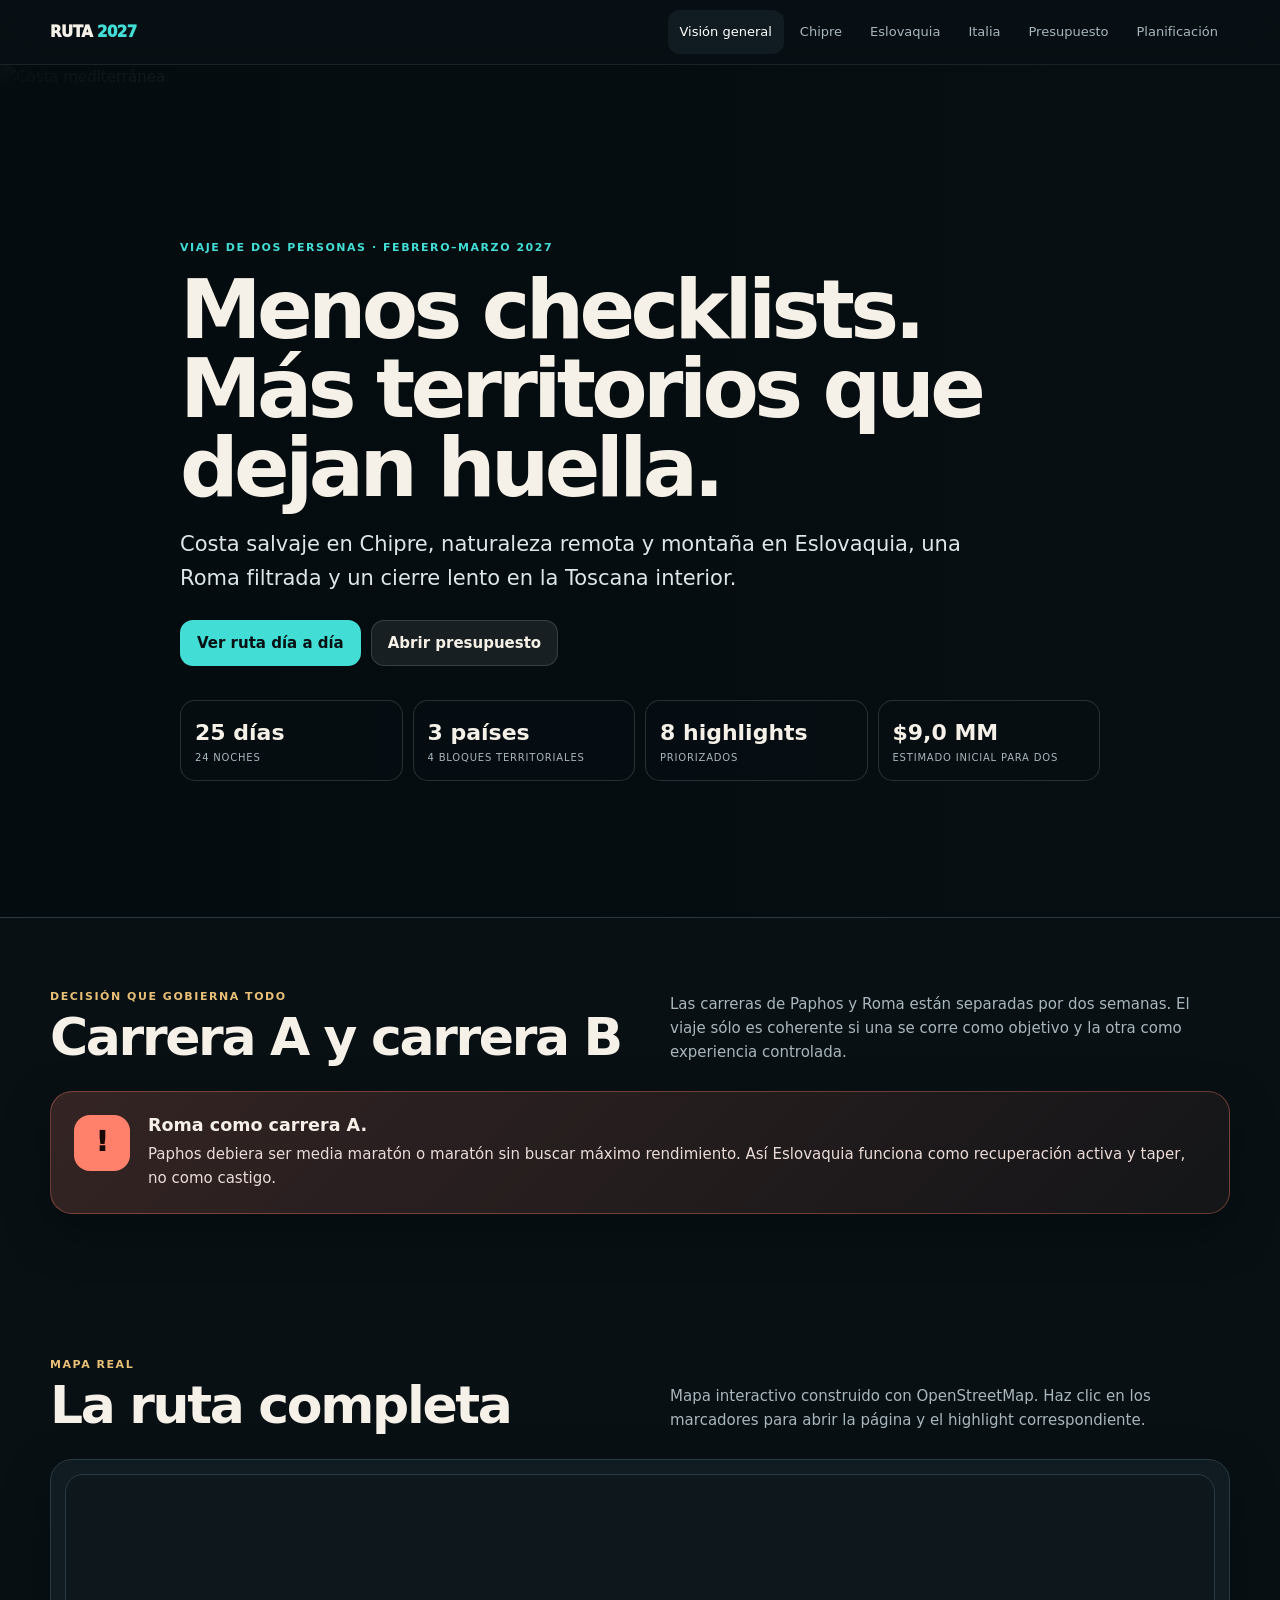
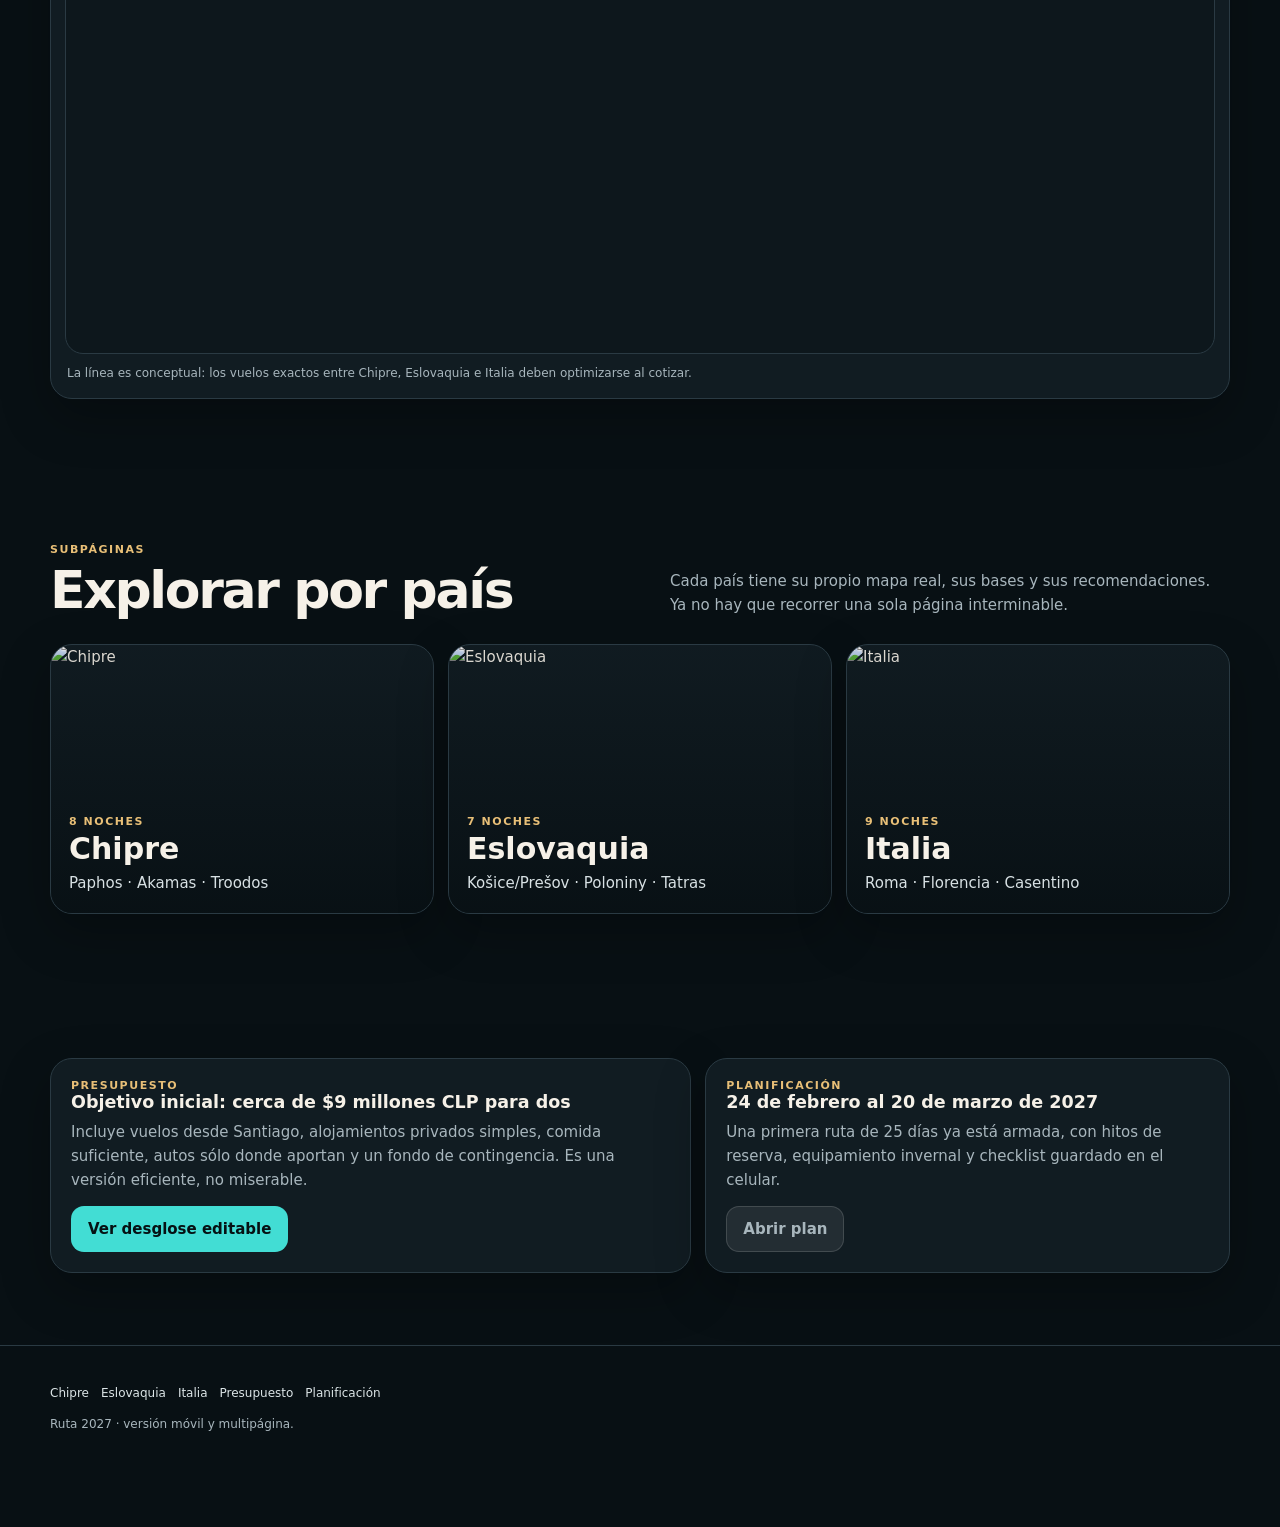
==== commit 6732a96e: "Redirige GitHub Pages a la nueva portada" ====
--- a/index.html
+++ b/index.html
@@ -1,37 +1 @@
-<!doctype html>
-<html lang="es">
-<head>
-<meta charset="utf-8">
-<meta name="viewport" content="width=device-width,initial-scale=1">
-<meta name="theme-color" content="#091014">
-<title>Ruta 2027 · Chipre, Eslovaquia e Italia</title>
-<style>
-:root{--bg:#091014;--panel:#111a20;--panel2:#17242b;--text:#f5f0e8;--muted:#aab7bd;--cyan:#45ddd4;--sand:#e4be7b;--coral:#ff806b;--green:#91d8aa;--line:#293840;--shadow:0 18px 48px #0006}*{box-sizing:border-box}html{scroll-behavior:smooth}body{margin:0;background:var(--bg);color:var(--text);font:15px/1.58 Inter,system-ui,-apple-system,Segoe UI,Arial,sans-serif}a{color:inherit}.wrap{width:min(1160px,calc(100% - 30px));margin:auto}nav{position:sticky;top:0;z-index:30;background:#091014e8;backdrop-filter:blur(16px);border-bottom:1px solid #ffffff12}.nav{height:64px;display:flex;align-items:center;justify-content:space-between;gap:18px}.brand{font-weight:900}.brand b{color:var(--cyan)}.links{display:flex;gap:18px;overflow:auto;white-space:nowrap}.links a{text-decoration:none;color:var(--muted);font-size:13px}.links a:hover{color:#fff}.hero{min-height:75vh;position:relative;display:grid;align-items:end;overflow:hidden}.hero:before{content:"";position:absolute;inset:0;background:linear-gradient(90deg,#071014fa 0%,#071014d5 46%,#07101455 80%),url('https://commons.wikimedia.org/wiki/Special:FilePath/Akamas%20Peninsula%2C%20Cyprus%20-%20panoramio.jpg?width=1800') center/cover}.hero:after{content:"";position:absolute;inset:0;background:linear-gradient(180deg,transparent 54%,var(--bg))}.hero-in{position:relative;z-index:1;padding:105px 0 68px;max-width:900px}.kicker,.eyebrow{font-size:11px;font-weight:900;text-transform:uppercase;letter-spacing:.14em}.kicker{color:var(--cyan)}.eyebrow{color:var(--sand)}h1{font-size:clamp(46px,7vw,82px);line-height:.96;letter-spacing:-.055em;margin:18px 0 20px}.hero p{font-size:clamp(17px,2vw,21px);color:#dce3e5;max-width:780px}.metrics{display:grid;grid-template-columns:repeat(4,1fr);gap:10px;margin-top:34px}.metric{padding:15px;background:#09101499;border:1px solid #ffffff1a;border-radius:15px}.metric b{display:block;font-size:22px}.metric span{display:block;color:var(--muted);font-size:10px;text-transform:uppercase}section{padding:76px 0}.head{display:flex;align-items:end;justify-content:space-between;gap:24px;margin-bottom:27px}h2{font-size:clamp(32px,4vw,52px);line-height:1.03;letter-spacing:-.045em;margin:7px 0 0}.head p{max-width:540px;color:var(--muted);margin:0}.warning{display:grid;grid-template-columns:56px 1fr;gap:18px;padding:24px;background:linear-gradient(135deg,#ff806b28,#ff806b08);border:1px solid #ff806b55;border-radius:22px;box-shadow:var(--shadow)}.bang{width:56px;height:56px;border-radius:16px;background:var(--coral);color:#180805;display:grid;place-items:center;font-size:26px;font-weight:900}.warning h3{margin:0 0 7px;font-size:24px}.warning p{margin:0;color:#eadbd7}.overview{display:grid;grid-template-columns:1.2fr .8fr;gap:14px;margin-top:16px}.panel{padding:21px;background:var(--panel);border:1px solid var(--line);border-radius:20px;box-shadow:var(--shadow)}.panel h3{margin:0 0 8px}.panel p{margin:0;color:var(--muted)}.route-grid{display:grid;grid-template-columns:repeat(2,1fr);gap:9px;margin-top:13px}.route-item{padding:13px;background:var(--panel2);border-radius:13px}.route-item b,.country-link b{display:block}.route-item span,.country-link span{color:var(--muted);font-size:12px}.country-links{display:grid;gap:9px;margin-top:13px}.country-link{text-decoration:none;padding:14px;background:var(--panel2);border:1px solid transparent;border-radius:14px}.country-link:hover{border-color:var(--cyan)}.country{scroll-margin-top:80px}.country-top{display:grid;grid-template-columns:1.08fr .92fr;gap:14px}.map-card,.summary-card{padding:17px;background:var(--panel);border:1px solid var(--line);border-radius:21px;box-shadow:var(--shadow)}.map-card h3,.summary-card h3{margin:0 0 6px}.map-card p,.summary-card p{margin:0;color:var(--muted)}.map{margin-top:13px;padding:13px;background:linear-gradient(180deg,#0f161b,#101d25);border:1px solid #ffffff0d;border-radius:17px}.map svg{display:block;width:100%;height:auto}.land{fill:#20323a;stroke:#5d7681;stroke-width:2}.guide{fill:none;stroke:#35505a;stroke-width:1.5;stroke-dasharray:6 6}.pin{fill:var(--coral);stroke:#ffd7cf;stroke-width:1.5;cursor:pointer;transition:.18s}.pin:hover{fill:var(--cyan);transform:scale(1.08);transform-origin:center}.label{fill:#f5f0e8;font-size:13px;font-weight:800}.water{fill:#7595a0;font-size:11px}.legend{margin-top:9px;color:var(--muted);font-size:12px}.summary-grid{display:grid;grid-template-columns:repeat(2,1fr);gap:8px;margin-top:13px}.summary-mini{padding:12px;background:var(--panel2);border-radius:12px}.summary-mini span{display:block;color:var(--muted);font-size:10px;text-transform:uppercase}.summary-mini b{display:block;margin-top:4px}.highlights{display:grid;gap:13px;margin-top:16px}.highlight{scroll-margin-top:82px;display:grid;grid-template-columns:320px 1fr;background:var(--panel);border:1px solid var(--line);border-radius:20px;overflow:hidden;box-shadow:var(--shadow)}.photo{min-height:285px;background-size:cover;background-position:center;position:relative;padding:17px;display:flex;align-items:end}.photo:after{content:"";position:absolute;inset:0;background:linear-gradient(180deg,transparent 35%,#091014ec)}.photo-title{position:relative;z-index:1}.photo-title small{color:#dce3e5}.photo-title h3{font-size:31px;line-height:1;letter-spacing:-.04em;margin:5px 0}.content{padding:20px}.content>p{margin:0 0 11px;color:#d7dfe1}.meta{display:grid;grid-template-columns:repeat(4,1fr);gap:7px;margin:12px 0}.meta div{padding:9px 10px;background:var(--panel2);border-radius:10px}.meta span{display:block;color:var(--muted);font-size:9px;text-transform:uppercase}.meta b{display:block;margin-top:3px;color:var(--sand);font-size:12px}.duo{display:grid;grid-template-columns:1fr 1fr;gap:8px}.box{padding:12px;border-radius:12px;font-size:12px}.box p{margin:4px 0 0}.do{background:#91d8aa13;border:1px solid #91d8aa35}.do b{color:var(--green)}.avoid{background:#ff806b12;border:1px solid #ff806b30}.avoid b{color:var(--coral)}.risk{margin-top:9px;padding:11px 12px;background:#e4be7b0d;border-left:3px solid var(--sand);color:var(--muted);font-size:12px}.steps{display:grid;grid-template-columns:repeat(4,1fr);gap:10px}.step{padding:17px;background:var(--panel);border:1px solid var(--line);border-radius:15px}.step b{color:var(--cyan);font-size:10px;text-transform:uppercase}.step h3{margin:7px 0}.step ul{margin:0;padding-left:17px;color:var(--muted);font-size:12px}footer{padding:38px 0 60px;border-top:1px solid var(--line);color:var(--muted);font-size:12px}@media(max-width:950px){.overview,.country-top,.highlight{grid-template-columns:1fr}.photo{min-height:240px}.steps{grid-template-columns:repeat(2,1fr)}}@media(max-width:680px){.links{display:none}.metrics,.route-grid,.summary-grid,.steps,.meta,.duo{grid-template-columns:1fr}.head{display:block}.head p{margin-top:12px}.warning{grid-template-columns:1fr}h1{font-size:48px}}
-</style>
-</head>
-<body>
-<nav><div class="wrap nav"><div class="brand">RUTA <b>2027</b></div><div class="links"><a href="#vision">Visión general</a><a href="#chipre">Chipre</a><a href="#eslovaquia">Eslovaquia</a><a href="#italia">Italia</a><a href="#ejecucion">Ejecución</a></div></div></nav>
-<header class="hero"><div class="wrap hero-in"><div class="kicker">Diseño estratégico del viaje</div><h1>Menos checklists.<br>Más territorios que dejan huella.</h1><p>Costa salvaje en Chipre, naturaleza remota y montaña en Eslovaquia, arqueología respirable en Roma y cierre profundo en la Toscana interior.</p><div class="metrics"><div class="metric"><b>25 días</b><span>versión ideal</span></div><div class="metric"><b>3 países</b><span>enfoque territorial</span></div><div class="metric"><b>8 highlights</b><span>priorizados</span></div><div class="metric"><b>2 carreras</b><span>una debe ser prioridad</span></div></div></div></header>
-<main>
-<section id="vision"><div class="wrap"><div class="head"><div><div class="eyebrow">Visión general</div><h2>Arquitectura del viaje</h2></div><p>La secuencia correcta es carrera → recuperación → territorio remoto → montaña → carrera → cierre lento.</p></div><div class="warning"><div class="bang">!</div><div><h3>Definan carrera A y carrera B.</h3><p>Recomendación: <b>Roma como carrera A</b> y <b>Paphos como media maratón o maratón controlada</b>. Competir al máximo en ambas y además cargar trekking es una mala estructura.</p></div></div><div class="overview"><div class="panel"><h3>Ruta base sugerida</h3><p>Dormir donde ocurre la experiencia cambia la calidad del viaje.</p><div class="route-grid"><div class="route-item"><b>Chipre · 8 noches</b><span>Paphos · Polis/Latchi · Troodos</span></div><div class="route-item"><b>Eslovaquia · 7 noches</b><span>Košice/Prešov · Poloniny · Tatras</span></div><div class="route-item"><b>Roma · 4 noches</b><span>Via Appia · Ostia · maratón</span></div><div class="route-item"><b>Toscana · 5 noches</b><span>Florencia · Fiesole · Casentino</span></div></div></div><div class="panel"><h3>Navegación por país</h3><p>Cada mapa contiene puntos clickeables que llevan al highlight correspondiente.</p><div class="country-links"><a class="country-link" href="#chipre"><b>Chipre</b><span>Akamas + Troodos + Paphos</span></a><a class="country-link" href="#eslovaquia"><b>Eslovaquia</b><span>Poloniny + Tatras + Košice/Prešov</span></a><a class="country-link" href="#italia"><b>Italia</b><span>Roma precisa + Toscana interior</span></a></div></div></div></div></section>
-<section id="chipre" class="country"><div class="wrap"><div class="head"><div><div class="eyebrow">País 1</div><h2>Chipre</h2></div><p>Vale la pena cuando deja de ser playa/resort y se convierte en costa agreste, sendero y montaña cultural.</p></div><div class="country-top"><div class="map-card"><h3>Mapa de highlights</h3><p>Haz clic en cada punto.</p><div class="map"><svg viewBox="0 0 700 300" aria-label="Mapa esquemático de Chipre"><text x="45" y="40" class="water">Mar Mediterráneo</text><path class="land" d="M57 154 C110 121 187 106 247 112 C314 118 375 130 457 128 C500 128 528 122 563 111 C595 101 626 99 655 105 C622 116 603 127 581 140 C558 153 520 157 485 159 C450 161 401 170 356 184 C304 200 248 200 196 193 C145 187 100 175 57 154Z"/><path class="guide" d="M115 140 C170 145 235 150 295 151"/><a href="#cy-paphos"><circle class="pin" cx="128" cy="173" r="10"/></a><text x="146" y="178" class="label">Paphos</text><a href="#cy-akamas"><circle class="pin" cx="95" cy="143" r="10"/></a><text x="45" y="132" class="label">Akamas</text><a href="#cy-troodos"><circle class="pin" cx="295" cy="151" r="10"/></a><text x="314" y="156" class="label">Troodos</text></svg></div><div class="legend">● Punto clickeable · Bases: Paphos / Polis-Latchi / Kalopanagiotis</div></div><div class="summary-card"><h3>Lectura estratégica</h3><p>Paphos ordena la carrera. Los highlights reales son <b>Akamas</b> y <b>Troodos</b>.</p><div class="summary-grid"><div class="summary-mini"><span>Noches</span><b>8</b></div><div class="summary-mini"><span>Bases</span><b>3</b></div><div class="summary-mini"><span>Imperdible</span><b>Akamas</b></div><div class="summary-mini"><span>Error típico</span><b>Resort + day trips</b></div></div></div></div><div class="highlights">
-<article id="cy-paphos" class="highlight"><div class="photo" style="background-image:url('https://commons.wikimedia.org/wiki/Special:FilePath/Paphos_Castle%2C_Cyprus.jpg?width=1200')"><div class="photo-title"><small>Base de entrada</small><h3>Paphos</h3></div></div><div class="content"><p>Paphos no es el gran highlight, pero sí la base funcional para llegar, retirar dorsal, correr y recuperar.</p><div class="meta"><div><span>Impacto</span><b>★★★☆☆</b></div><div><span>Aglomeración</span><b>★★★☆☆</b></div><div><span>Tiempo</span><b>4 noches</b></div><div><span>Rol</span><b>Ancla</b></div></div><div class="duo"><div class="box do"><b>Hacer así</b><p>Usarla como apertura y transición.</p></div><div class="box avoid"><b>Evitar</b><p>Rellenar días con paseo urbano genérico.</p></div></div><div class="risk">Si Paphos roba noches a Akamas o Troodos, la ruta pierde calidad.</div></div></article>
-<article id="cy-akamas" class="highlight"><div class="photo" style="background-image:url('https://commons.wikimedia.org/wiki/Special:FilePath/Akamas%20Peninsula%2C%20Cyprus%20-%20panoramio.jpg?width=1200')"><div class="photo-title"><small>Highlight esencial</small><h3>Akamas a pie</h3></div></div><div class="content"><p>Costa agreste, senderos y silencio. Es el lugar donde Chipre deja de sentirse como un destino de resort.</p><div class="meta"><div><span>Impacto</span><b>★★★★★</b></div><div><span>Aglomeración</span><b>★☆☆☆☆</b></div><div><span>Tiempo</span><b>2 noches</b></div><div><span>Base</span><b>Polis/Latchi</b></div></div><div class="duo"><div class="box do"><b>Hacer así</b><p>Caminar temprano una ruta circular.</p></div><div class="box avoid"><b>Evitar</b><p>Blue Lagoon masiva y buggy.</p></div></div><div class="risk">Avakas Gorge sólo con pronóstico seco y validación local.</div></div></article>
-<article id="cy-troodos" class="highlight"><div class="photo" style="background-image:url('https://commons.wikimedia.org/wiki/Special:FilePath/Troodos%20Mountains%20square%20Republic%20of%20Cyprus.jpg?width=1200')"><div class="photo-title"><small>Cultura con territorio</small><h3>Troodos rural</h3></div></div><div class="content"><p>Aldeas, bosque e iglesias pintadas pequeñas: patrimonio vivido, no monumental.</p><div class="meta"><div><span>Impacto</span><b>★★★★☆</b></div><div><span>Aglomeración</span><b>★☆☆☆☆</b></div><div><span>Tiempo</span><b>2 noches</b></div><div><span>Base</span><b>Kalopanagiotis</b></div></div><div class="duo"><div class="box do"><b>Hacer así</b><p>Elegir 2–3 iglesias y caminar.</p></div><div class="box avoid"><b>Evitar</b><p>Completar las diez como checklist.</p></div></div><div class="risk">Revisar nieve, hielo y horarios el día anterior.</div></div></article>
-</div></div></section>
-<section id="eslovaquia" class="country"><div class="wrap"><div class="head"><div><div class="eyebrow">País 2</div><h2>Eslovaquia</h2></div><p>El tramo con mayor potencial si se orienta a lo remoto y a la montaña.</p></div><div class="country-top"><div class="map-card"><h3>Mapa de highlights</h3><p>Haz clic en cada punto.</p><div class="map"><svg viewBox="0 0 700 320" aria-label="Mapa esquemático de Eslovaquia"><text x="42" y="40" class="water">Eslovaquia</text><path class="land" d="M53 164 C93 136 131 126 190 126 C245 126 292 116 357 118 C407 120 467 126 532 132 C577 136 621 135 650 142 C613 156 575 168 533 175 C497 182 453 180 409 186 C355 193 298 204 247 201 C199 198 162 187 121 185 C94 184 73 176 53 164Z"/><path class="guide" d="M380 130 C440 140 500 153 610 150"/><a href="#sk-kosice"><circle class="pin" cx="520" cy="164" r="10"/></a><text x="540" y="170" class="label">Košice / Prešov</text><a href="#sk-poloniny"><circle class="pin" cx="610" cy="150" r="10"/></a><text x="548" y="135" class="label">Poloniny</text><a href="#sk-tatras"><circle class="pin" cx="380" cy="130" r="10"/></a><text x="398" y="135" class="label">Altos Tatras</text></svg></div><div class="legend">● Punto clickeable · Bases: Košice/Prešov / Poloniny / Starý Smokovec</div></div><div class="summary-card"><h3>Lectura estratégica</h3><p>El gran valor está en <b>Poloniny</b> y en un acercamiento prudente a los <b>Altos Tatras</b>.</p><div class="summary-grid"><div class="summary-mini"><span>Noches</span><b>7</b></div><div class="summary-mini"><span>Bases</span><b>3</b></div><div class="summary-mini"><span>Imperdible</span><b>Poloniny</b></div><div class="summary-mini"><span>Error típico</span><b>Todo desde ciudad</b></div></div></div></div><div class="highlights">
-<article id="sk-kosice" class="highlight"><div class="photo" style="background-image:url('https://commons.wikimedia.org/wiki/Special:FilePath/Kosice_old_town.jpg?width=1200')"><div class="photo-title"><small>Transición humana</small><h3>Košice / Prešov</h3></div></div><div class="content"><p>Sirve para conectar con amistades y preparar la salida hacia el este o la montaña. No debe inflarse.</p><div class="meta"><div><span>Impacto</span><b>★★★☆☆</b></div><div><span>Aglomeración</span><b>★☆☆☆☆</b></div><div><span>Tiempo</span><b>2 noches</b></div><div><span>Rol</span><b>Transición</b></div></div><div class="duo"><div class="box do"><b>Hacer así</b><p>Caminar, comer tranquilo y salir.</p></div><div class="box avoid"><b>Evitar</b><p>Quedarse por comodidad logística.</p></div></div><div class="risk">Cada noche extra aquí compite con Poloniny o Tatras.</div></div></article>
-<article id="sk-poloniny" class="highlight"><div class="photo" style="background-image:url('https://commons.wikimedia.org/wiki/Special:FilePath/Nov%C3%A1%20Sedlica%20z%20Jarab%C3%A9%20skaly%2C%20N%C3%A1rodn%C3%BD%20park%20Poloniny.jpg?width=1200')"><div class="photo-title"><small>El tramo más auténtico</small><h3>Poloniny</h3></div></div><div class="content"><p>Bosques primarios, aldeas aisladas, iglesias de madera y cielo oscuro.</p><div class="meta"><div><span>Impacto</span><b>★★★★★</b></div><div><span>Aglomeración</span><b>★☆☆☆☆</b></div><div><span>Tiempo</span><b>2 noches</b></div><div><span>Base</span><b>Nová Sedlica</b></div></div><div class="duo"><div class="box do"><b>Hacer así</b><p>Auto, guía local y noche flexible.</p></div><div class="box avoid"><b>Evitar</b><p>Day trip kilométrico desde Košice.</p></div></div><div class="risk">Plan B obligatorio por nubes, barro o nieve.</div></div></article>
-<article id="sk-tatras" class="highlight"><div class="photo" style="background-image:url('https://commons.wikimedia.org/wiki/Special:FilePath/Vysok%C3%A9%20Tatry%2C%20chata%20pri%20Zelenom%20plese%20%285%29.JPG?width=1200')"><div class="photo-title"><small>Montaña con criterio</small><h3>Altos Tatras</h3></div></div><div class="content"><p>Bosque nevado, refugios y paisaje alpino. En marzo el enfoque debe ser de rutas bajas habilitadas.</p><div class="meta"><div><span>Impacto</span><b>★★★★★</b></div><div><span>Clima</span><b>★★★★☆</b></div><div><span>Tiempo</span><b>3 noches</b></div><div><span>Base</span><b>Starý Smokovec</b></div></div><div class="duo"><div class="box do"><b>Hacer así</b><p>Hrebienok y refugios según condiciones.</p></div><div class="box avoid"><b>Evitar</b><p>Cumbres cerradas y jornadas heroicas.</p></div></div><div class="risk">Microspikes, bastones y decisión diaria según hielo.</div></div></article>
-</div></div></section>
-<section id="italia" class="country"><div class="wrap"><div class="head"><div><div class="eyebrow">País 3</div><h2>Italia</h2></div><p>Una Roma filtrada y una Toscana interior con sentido de cierre.</p></div><div class="country-top"><div class="map-card"><h3>Mapa de highlights</h3><p>Haz clic en cada punto.</p><div class="map"><svg viewBox="0 0 700 400" aria-label="Mapa esquemático de Italia central"><text x="50" y="38" class="water">Italia central</text><path class="land" d="M333 40 C305 61 298 88 319 113 C345 144 355 165 354 193 C352 217 336 247 311 278 C289 306 281 338 291 367 C316 356 330 331 348 310 C374 280 401 255 430 232 C463 207 481 177 474 142 C467 108 438 83 398 62 C376 49 350 40 333 40Z"/><a href="#it-appia"><circle class="pin" cx="360" cy="183" r="10"/></a><text x="378" y="188" class="label">Via Appia</text><a href="#it-ostia"><circle class="pin" cx="338" cy="203" r="10"/></a><text x="250" y="226" class="label">Ostia Antica</text><a href="#it-florence"><circle class="pin" cx="335" cy="116" r="10"/></a><text x="354" y="121" class="label">Florencia / Fiesole</text><a href="#it-casentino"><circle class="pin" cx="365" cy="92" r="10"/></a><text x="384" y="97" class="label">Casentino</text></svg></div><div class="legend">● Punto clickeable · Bases: Roma sur / Florencia / Casentino</div></div><div class="summary-card"><h3>Lectura estratégica</h3><p>La clave es <b>renunciar al checklist</b>. Roma pasa por Appia y Ostia; Toscana termina en Casentino.</p><div class="summary-grid"><div class="summary-mini"><span>Noches</span><b>9</b></div><div class="summary-mini"><span>Bases</span><b>3</b></div><div class="summary-mini"><span>Imperdible</span><b>Appia + Casentino</b></div><div class="summary-mini"><span>Error típico</span><b>Ruta estándar</b></div></div></div></div><div class="highlights">
-<article id="it-appia" class="highlight"><div class="photo" style="background-image:url('https://commons.wikimedia.org/wiki/Special:FilePath/Via%20Appia%2C%20Rome%201906.jpg?width=1200')"><div class="photo-title"><small>La Roma correcta</small><h3>Via Appia</h3></div></div><div class="content"><p>Calzada, tumbas, pinos y campo romano: historia con espacio para respirar.</p><div class="meta"><div><span>Impacto</span><b>★★★★★</b></div><div><span>Aglomeración</span><b>★★☆☆☆</b></div><div><span>Tiempo</span><b>½–1 día</b></div><div><span>Base</span><b>Roma sur</b></div></div><div class="duo"><div class="box do"><b>Hacer así</b><p>Temprano, a pie o bicicleta.</p></div><div class="box avoid"><b>Evitar</b><p>Veinte mil pasos antes de correr.</p></div></div><div class="risk">En Roma, “aprovechar más” puede empeorar la experiencia.</div></div></article>
-<article id="it-ostia" class="highlight"><div class="photo" style="background-image:url('https://commons.wikimedia.org/wiki/Special:FilePath/Ostia%20Antica%20%2846761317782%29.jpg?width=1200')"><div class="photo-title"><small>Arqueología sin colapso</small><h3>Ostia Antica</h3></div></div><div class="content"><p>Una ciudad romana completa que explica la vida cotidiana mejor que una colección de monumentos.</p><div class="meta"><div><span>Impacto</span><b>★★★★★</b></div><div><span>Aglomeración</span><b>★☆☆☆☆</b></div><div><span>Tiempo</span><b>1 día</b></div><div><span>Rol</span><b>Arqueología</b></div></div><div class="duo"><div class="box do"><b>Hacer así</b><p>Llegar a la apertura y dedicar el día.</p></div><div class="box avoid"><b>Evitar</b><p>Combinarla con el centro de Roma.</p></div></div><div class="risk">El error es subestimarla y asignarle demasiado poco tiempo.</div></div></article>
-<article id="it-florence" class="highlight"><div class="photo" style="background-image:url('https://commons.wikimedia.org/wiki/Special:FilePath/Florence%20vue%20de%20Fiesole.jpg?width=1200')"><div class="photo-title"><small>Florencia bien usada</small><h3>Florencia + Fiesole</h3></div></div><div class="content"><p>San Marco, San Miniato y Fiesole entregan arte, paisaje y perspectiva sin depender del checklist.</p><div class="meta"><div><span>Impacto</span><b>★★★★☆</b></div><div><span>Aglomeración</span><b>★★☆☆☆</b></div><div><span>Tiempo</span><b>2 noches</b></div><div><span>Rol</span><b>Cultura</b></div></div><div class="duo"><div class="box do"><b>Hacer así</b><p>Una gran visita y salida a Fiesole.</p></div><div class="box avoid"><b>Evitar</b><p>Cinco días dentro del centro.</p></div></div><div class="risk">Poner límites a Florencia la mejora; no la empobrece.</div></div></article>
-<article id="it-casentino" class="highlight"><div class="photo" style="background-image:url('https://commons.wikimedia.org/wiki/Special:FilePath/La%20Verna%2C%20Santuario%20de%20la%20Verna%20001.jpg?width=1200')"><div class="photo-title"><small>Cierre con profundidad</small><h3>Casentino + La Verna</h3></div></div><div class="content"><p>Bosque apenínico, monasterio y pueblos silenciosos. Es el cierre más coherente.</p><div class="meta"><div><span>Impacto</span><b>★★★★★</b></div><div><span>Aglomeración</span><b>★☆☆☆☆</b></div><div><span>Tiempo</span><b>3 noches</b></div><div><span>Rol</span><b>Descompresión</b></div></div><div class="duo"><div class="box do"><b>Hacer así</b><p>Auto, La Verna, Poppi y bosque.</p></div><div class="box avoid"><b>Evitar</b><p>Otro day trip desde Florencia.</p></div></div><div class="risk">Frío o nieve suman atmósfera; no son un fracaso.</div></div></article>
-</div></div></section>
-<section id="ejecucion"><div class="wrap"><div class="head"><div><div class="eyebrow">Ejecución</div><h2>Qué cerrar y en qué orden</h2></div><p>Primero estructura; después detalles.</p></div><div class="steps"><div class="step"><b>Ahora</b><h3>Estructura</h3><ul><li>Carrera A/B</li><li>23/25/28 días</li><li>Presupuesto</li></ul></div><div class="step"><b>9–12 meses</b><h3>Anclas</h3><ul><li>Inscripciones</li><li>Vuelos</li><li>Hoteles de carrera</li></ul></div><div class="step"><b>4–6 meses</b><h3>Bases remotas</h3><ul><li>Polis/Latchi</li><li>Poloniny/Tatras</li><li>Casentino</li></ul></div><div class="step"><b>30–60 días</b><h3>Operación fina</h3><ul><li>Clima y rutas</li><li>Guías</li><li>Tickets</li></ul></div></div></div></section>
-</main>
-<footer><div class="wrap"><b>Conclusión:</b> el corazón del viaje es Akamas + Poloniny + Tatras + Casentino. Los mapas superiores permiten navegar directamente hacia cada propuesta.</div></footer>
-</body>
-</html>+<!doctype html><html lang="es"><head><meta charset="utf-8"><meta name="viewport" content="width=device-width,initial-scale=1"><meta http-equiv="refresh" content="0;url=home.html"><link rel="canonical" href="home.html"><title>Ruta 2027</title><script>location.replace('home.html')</script></head><body><p><a href="home.html">Abrir Ruta 2027</a></p></body></html>
